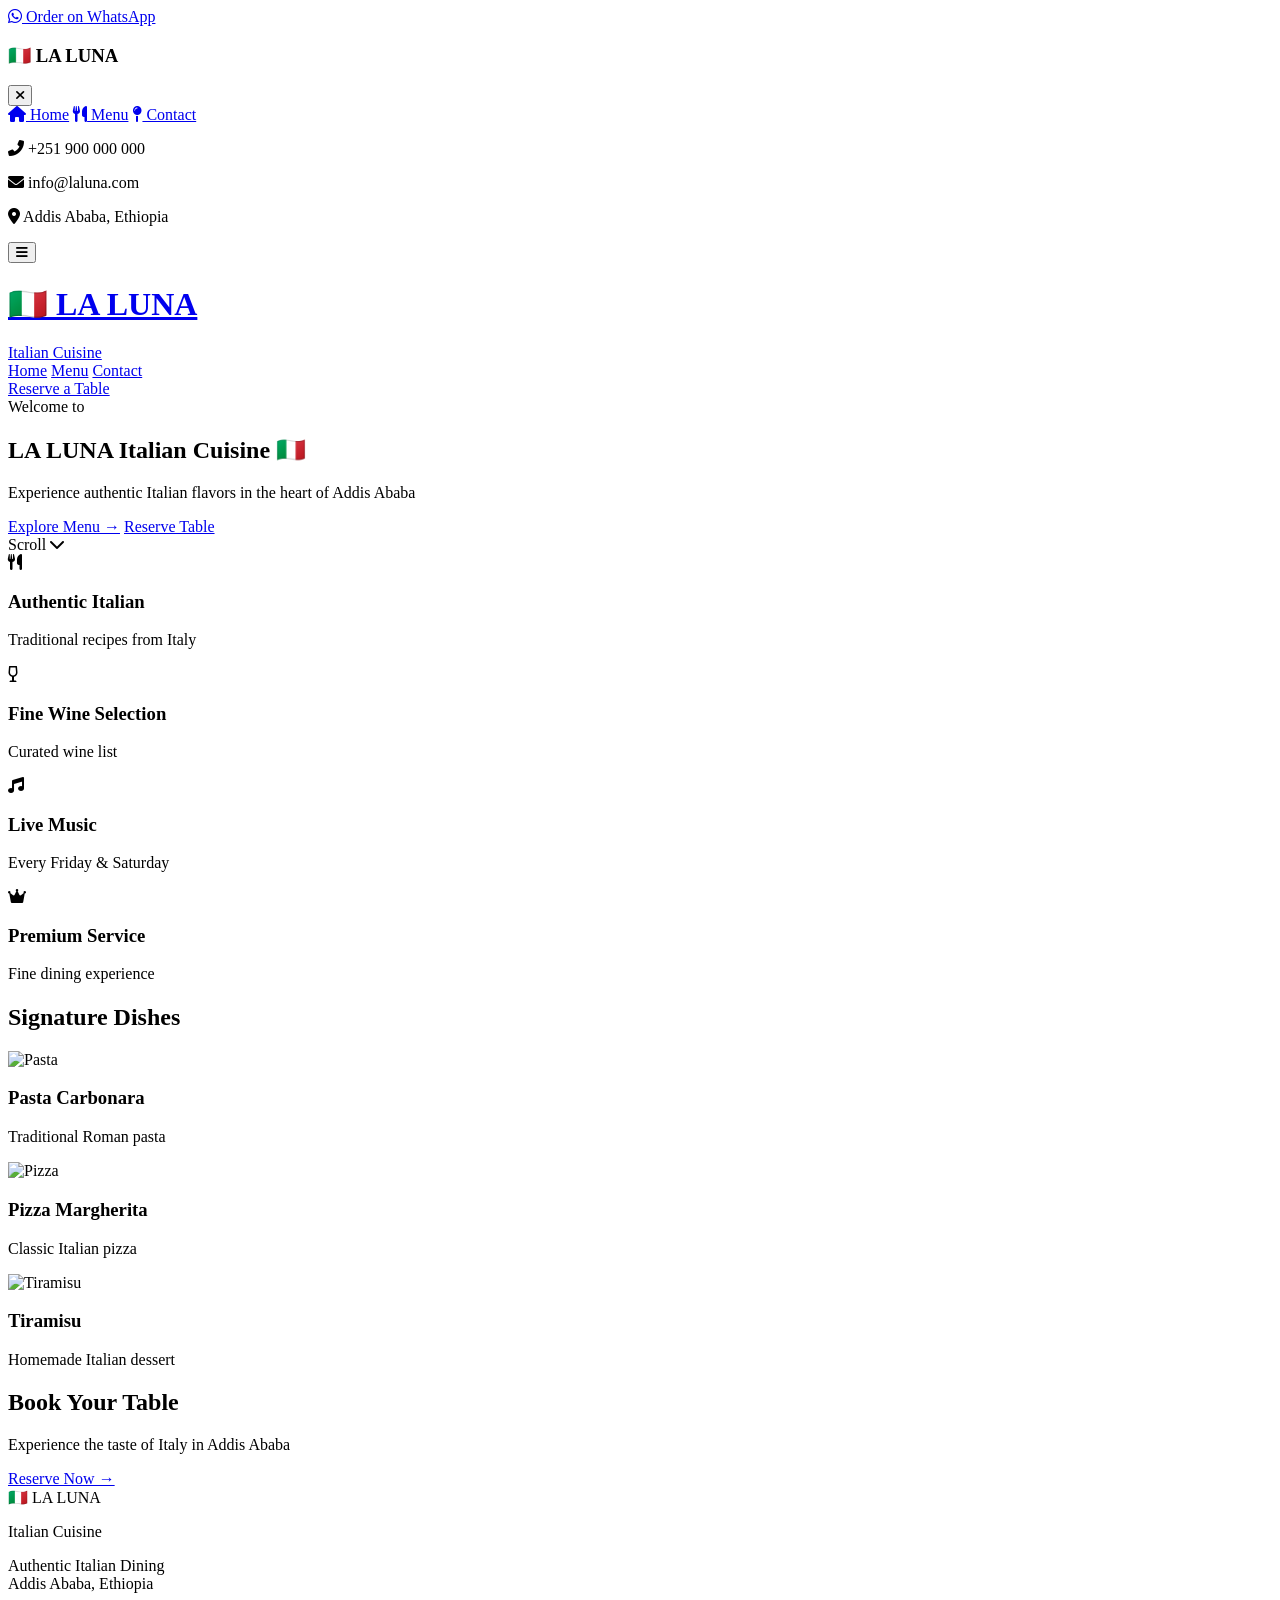
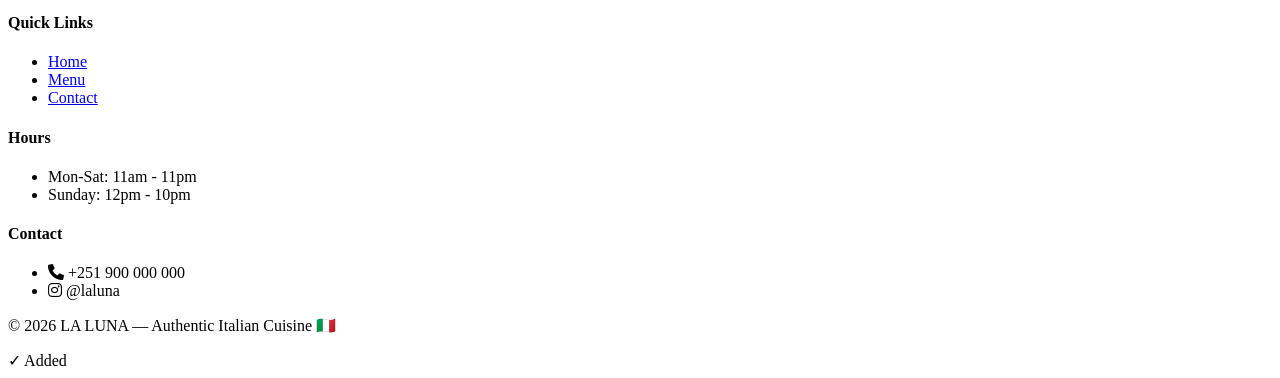
==== index.html @ f2608fab "Create index.html" ====
<!DOCTYPE html>
<html lang="en">
<head>
    <meta charset="UTF-8">
    <meta name="viewport" content="width=device-width, initial-scale=1.0, viewport-fit=cover">
    <meta name="description" content="LA LUNA - Authentic Italian Cuisine in Addis Ababa. Premium pasta, pizza, seafood, and traditional Italian dishes.">
    <meta name="theme-color" content="#1A1A1A">
    <title>LA LUNA | Authentic Italian Cuisine | Premium Restaurant</title>
    <link href="https://fonts.googleapis.com/css2?family=Inter:wght@300;400;500;600;700&family=Playfair+Display:wght@400;500;600;700;800&display=swap" rel="stylesheet">
    <link rel="stylesheet" href="https://cdnjs.cloudflare.com/ajax/libs/font-awesome/6.0.0-beta3/css/all.min.css">
    <link rel="stylesheet" href="https://unpkg.com/aos@2.3.1/dist/aos.css">
    <link rel="stylesheet" href="css/style.css">
</head>
<body>

<div class="cursor-glow"></div>
<div class="page-transition"></div>

<!-- WhatsApp Floating Button -->
<a href="https://wa.me/251900000000?text=Hello%20LA%20LUNA%2C%20I%20would%20like%20to%20make%20a%20reservation" class="whatsapp-float" target="_blank">
    <i class="fab fa-whatsapp"></i>
    <span class="whatsapp-tooltip">Order on WhatsApp</span>
</a>

<!-- Mobile Sidebar -->
<div class="mobile-sidebar" id="mobileSidebar">
    <div class="sidebar-header">
        <h3>🇮🇹 LA LUNA</h3>
        <button class="close-sidebar" id="closeSidebarBtn"><i class="fas fa-times"></i></button>
    </div>
    <div class="sidebar-nav">
        <a href="index.html" class="active"><i class="fas fa-home"></i> Home</a>
        <a href="menu.html"><i class="fas fa-utensils"></i> Menu</a>
        <a href="contact.html"><i class="fas fa-map-pin"></i> Contact</a>
    </div>
    <div class="sidebar-footer">
        <p><i class="fas fa-phone-alt"></i> +251 900 000 000</p>
        <p><i class="fas fa-envelope"></i> info@laluna.com</p>
        <p><i class="fas fa-location-dot"></i> Addis Ababa, Ethiopia</p>
    </div>
</div>
<div class="sidebar-overlay" id="sidebarOverlay"></div>

<!-- Header -->
<header class="main-header">
    <div class="container">
        <button class="mobile-menu-btn" id="mobileMenuBtn"><i class="fas fa-bars"></i></button>
        <div class="logo">
            <a href="index.html">
                <h1>🇮🇹 LA LUNA</h1>
                <span>Italian Cuisine</span>
            </a>
        </div>
        <nav class="desktop-nav">
            <a href="index.html" class="active">Home</a>
            <a href="menu.html">Menu</a>
            <a href="contact.html">Contact</a>
        </nav>
        <a href="contact.html" class="btn-reserve">Reserve a Table</a>
    </div>
</header>

<main>
    <!-- Hero Section with Parallax -->
    <section class="hero" data-aos="fade-up">
        <div class="hero-bg" style="background-image: url('https://images.pexels.com/photos/958545/pexels-photo-958545.jpeg?w=1920&h=1080&fit=crop');"></div>
        <div class="hero-overlay-dark"></div>
        <div class="container hero-content">
            <span class="hero-subtitle" data-aos="fade-up">Welcome to</span>
            <h1 data-aos="fade-up" data-aos-delay="100">LA LUNA <span class="highlight">Italian Cuisine</span> 🇮🇹</h1>
            <p data-aos="fade-up" data-aos-delay="200">Experience authentic Italian flavors in the heart of Addis Ababa</p>
            <div class="hero-buttons" data-aos="fade-up" data-aos-delay="300">
                <a href="menu.html" class="hero-btn">Explore Menu →</a>
                <a href="contact.html" class="hero-btn-secondary">Reserve Table</a>
            </div>
        </div>
        <div class="scroll-indicator">
            <span>Scroll</span>
            <i class="fas fa-chevron-down"></i>
        </div>
    </section>

    <!-- Features -->
    <section class="features-section" data-aos="fade-up">
        <div class="container">
            <div class="features-grid">
                <div class="feature-card" data-aos="flip-left">
                    <div class="feature-icon"><i class="fas fa-utensils"></i></div>
                    <h3>Authentic Italian</h3>
                    <p>Traditional recipes from Italy</p>
                </div>
                <div class="feature-card" data-aos="flip-left" data-aos-delay="100">
                    <div class="feature-icon"><i class="fas fa-wine-glass-alt"></i></div>
                    <h3>Fine Wine Selection</h3>
                    <p>Curated wine list</p>
                </div>
                <div class="feature-card" data-aos="flip-left" data-aos-delay="200">
                    <div class="feature-icon"><i class="fas fa-music"></i></div>
                    <h3>Live Music</h3>
                    <p>Every Friday & Saturday</p>
                </div>
                <div class="feature-card" data-aos="flip-left" data-aos-delay="300">
                    <div class="feature-icon"><i class="fas fa-crown"></i></div>
                    <h3>Premium Service</h3>
                    <p>Fine dining experience</p>
                </div>
            </div>
        </div>
    </section>

    <!-- Signature Dishes -->
    <section class="container" data-aos="fade-up">
        <h2 class="section-title">Signature <span class="gold">Dishes</span></h2>
        <div class="signature-grid">
            <div class="signature-card">
                <img src="https://images.pexels.com/photos/1279330/pexels-photo-1279330.jpeg?w=400&h=400&fit=crop" alt="Pasta">
                <div class="signature-overlay">
                    <h3>Pasta Carbonara</h3>
                    <p>Traditional Roman pasta</p>
                </div>
            </div>
            <div class="signature-card">
                <img src="https://images.pexels.com/photos/958545/pexels-photo-958545.jpeg?w=400&h=400&fit=crop" alt="Pizza">
                <div class="signature-overlay">
                    <h3>Pizza Margherita</h3>
                    <p>Classic Italian pizza</p>
                </div>
            </div>
            <div class="signature-card">
                <img src="https://images.pexels.com/photos/1279330/pexels-photo-1279330.jpeg?w=400&h=400&fit=crop" alt="Tiramisu">
                <div class="signature-overlay">
                    <h3>Tiramisu</h3>
                    <p>Homemade Italian dessert</p>
                </div>
            </div>
        </div>
    </section>

    <!-- CTA Section -->
    <section class="cta-section" data-aos="zoom-in">
        <div class="container">
            <div class="cta-content">
                <h2>Book Your Table</h2>
                <p>Experience the taste of Italy in Addis Ababa</p>
                <a href="contact.html" class="cta-btn">Reserve Now →</a>
            </div>
        </div>
    </section>
</main>

<!-- Footer -->
<footer class="main-footer">
    <div class="container">
        <div class="footer-grid">
            <div class="footer-col">
                <div class="footer-logo">🇮🇹 LA LUNA</div>
                <p class="tagline">Italian Cuisine</p>
                <p>Authentic Italian Dining<br>Addis Ababa, Ethiopia</p>
            </div>
            <div class="footer-col">
                <h4>Quick Links</h4>
                <ul>
                    <li><a href="index.html">Home</a></li>
                    <li><a href="menu.html">Menu</a></li>
                    <li><a href="contact.html">Contact</a></li>
                </ul>
            </div>
            <div class="footer-col">
                <h4>Hours</h4>
                <ul>
                    <li>Mon-Sat: 11am - 11pm</li>
                    <li>Sunday: 12pm - 10pm</li>
                </ul>
            </div>
            <div class="footer-col">
                <h4>Contact</h4>
                <ul>
                    <li><i class="fas fa-phone"></i> +251 900 000 000</li>
                    <li><i class="fab fa-instagram"></i> @laluna</li>
                </ul>
            </div>
        </div>
        <div class="footer-bottom">
            <p>&copy; 2026 LA LUNA — Authentic Italian Cuisine 🇮🇹</p>
        </div>
    </div>
</footer>

<div id="toastMsg" class="toast-msg">✓ Added</div>
<script src="https://unpkg.com/aos@2.3.1/dist/aos.js"></script>
<script src="js/main.js"></script>
<script>
    AOS.init({ duration: 800, once: true, offset: 100 });
    
    // Custom cursor glow
    document.addEventListener('mousemove', function(e) {
        const glow = document.querySelector('.cursor-glow');
        if (glow) {
            glow.style.left = e.clientX + 'px';
            glow.style.top = e.clientY + 'px';
        }
    });
</script>
</body>
</html>
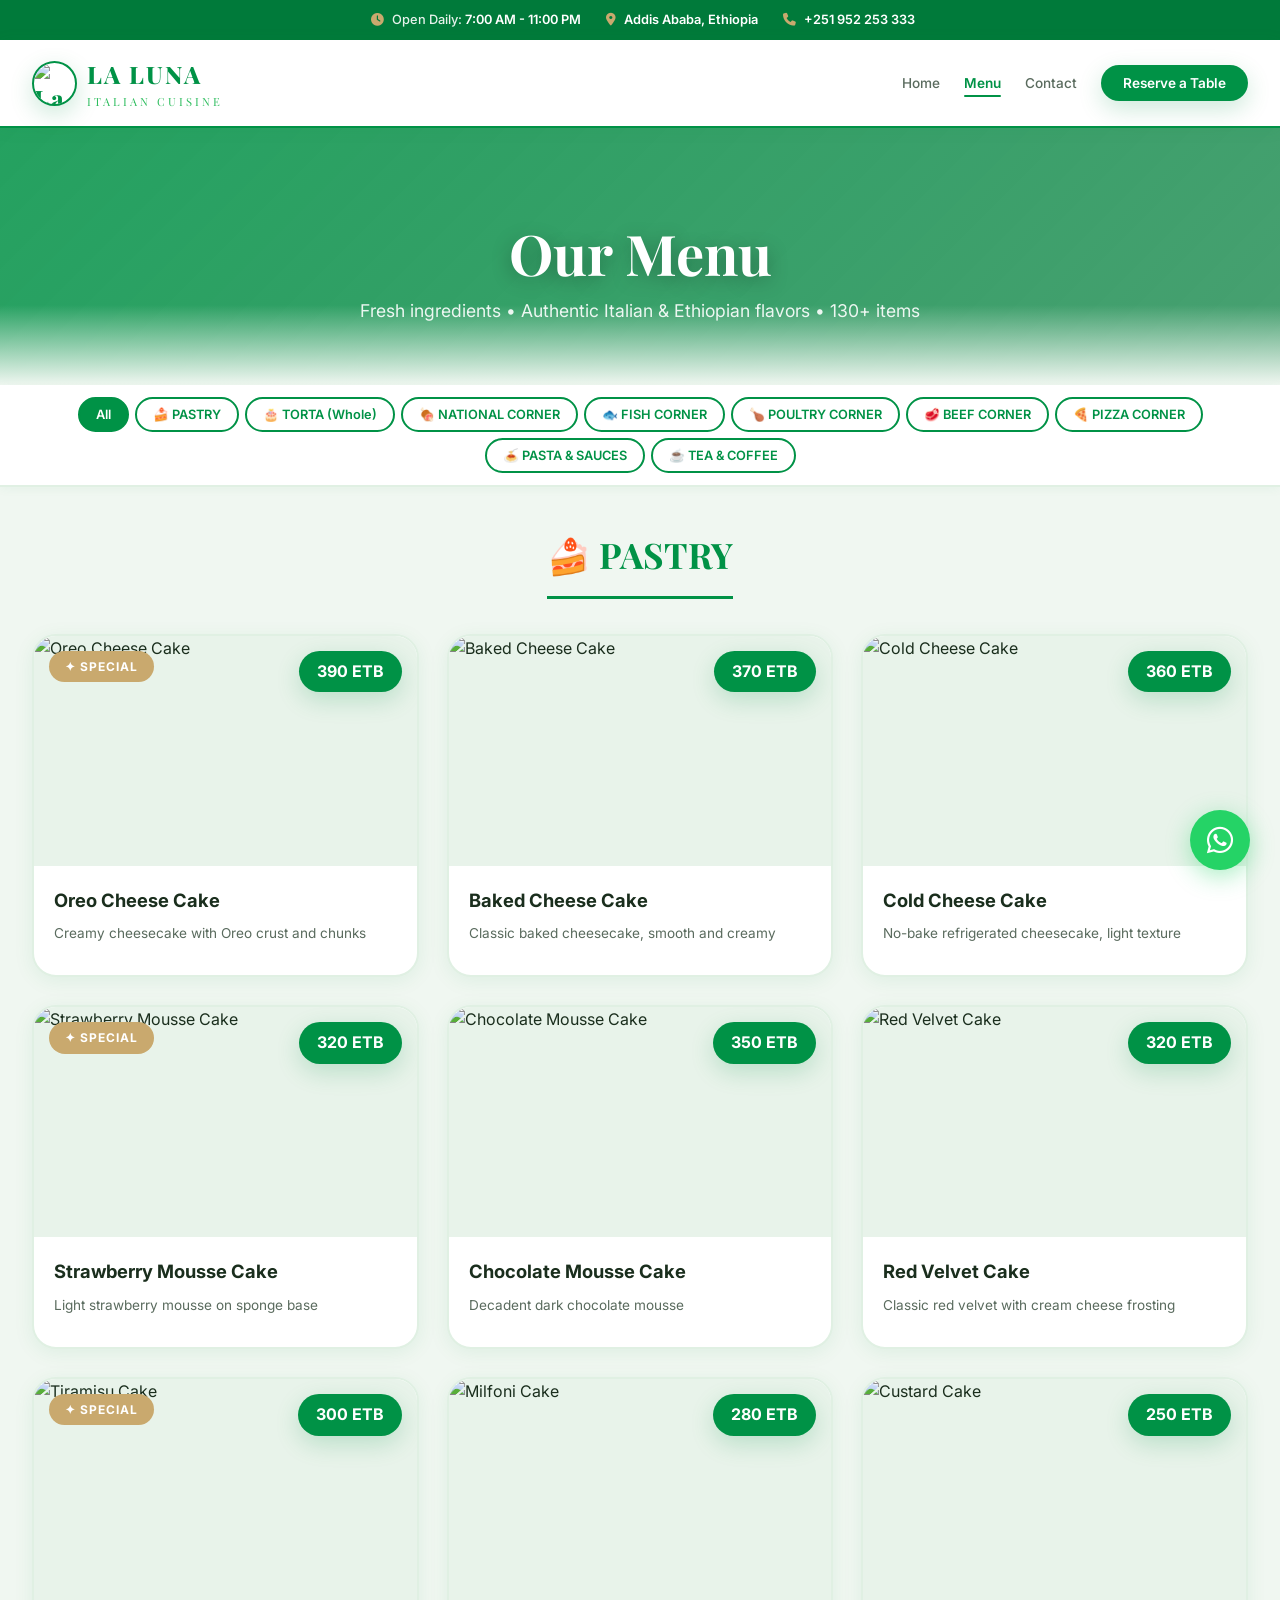
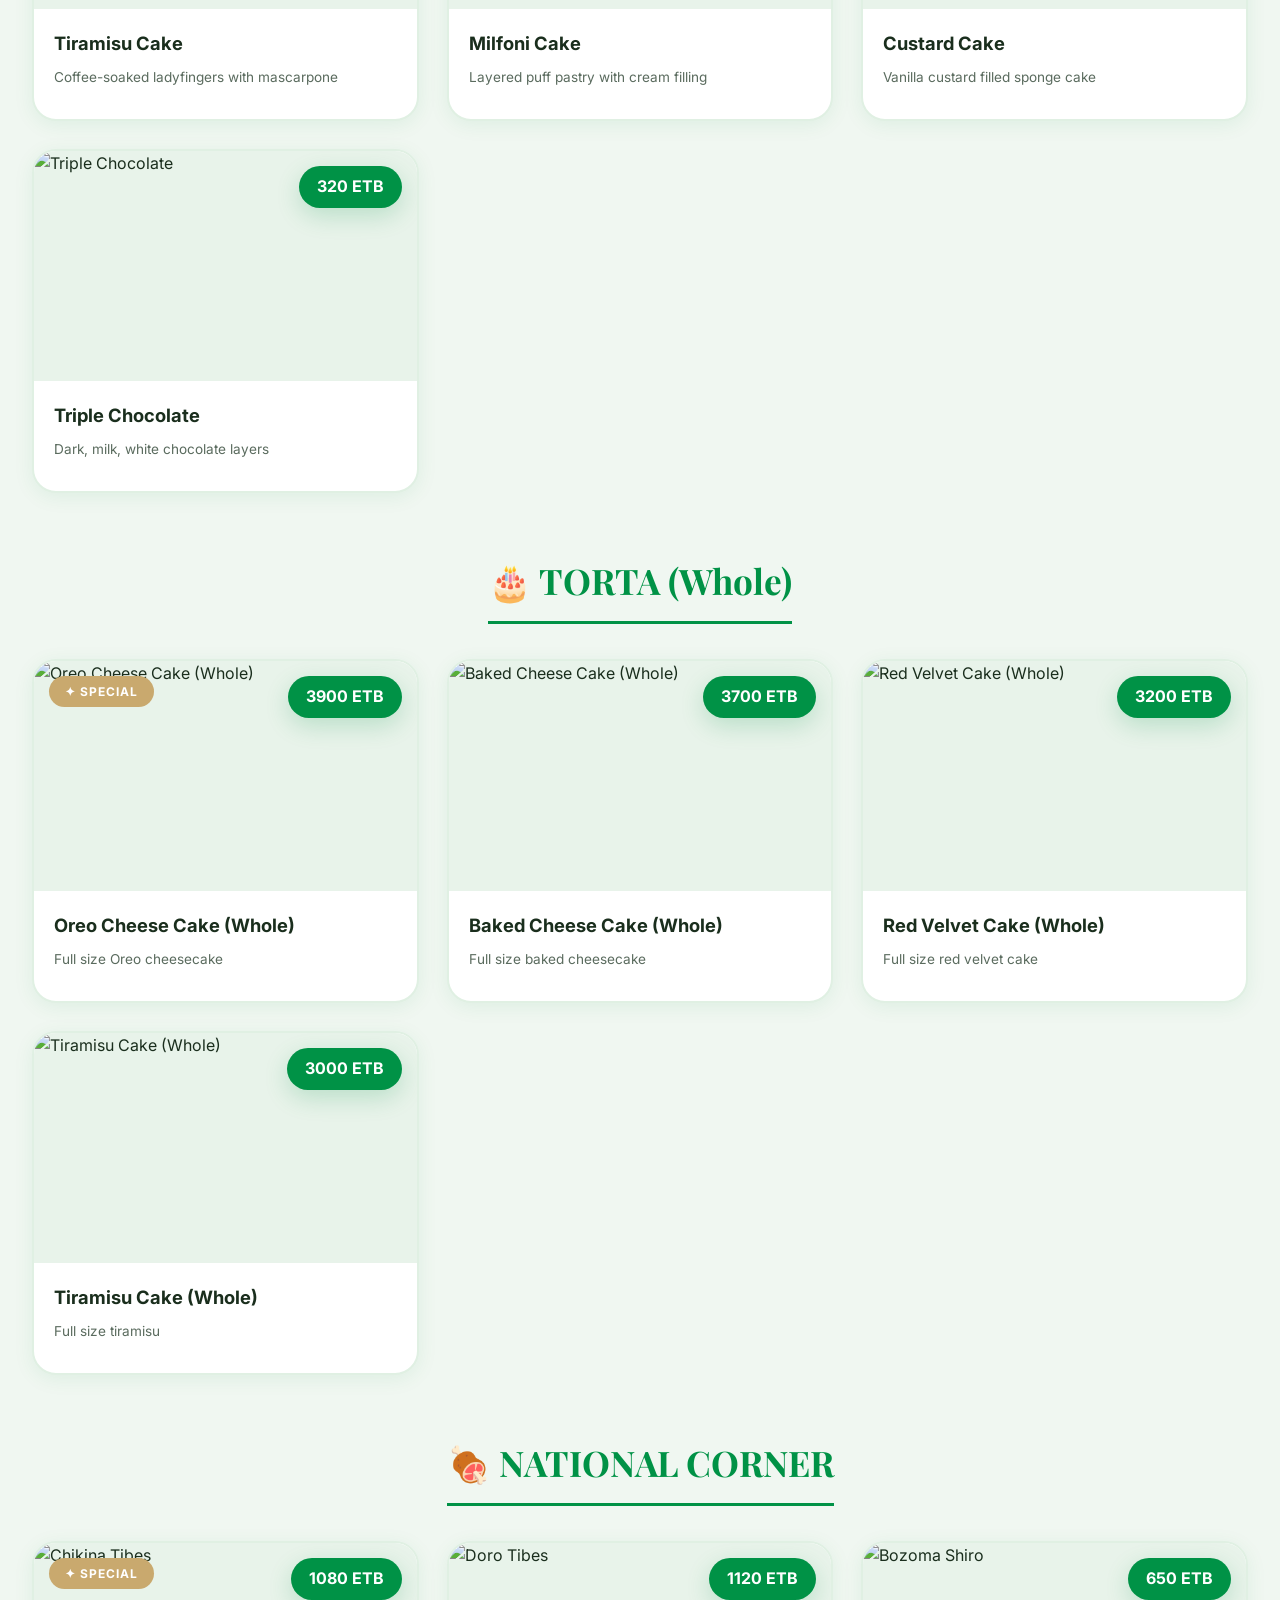
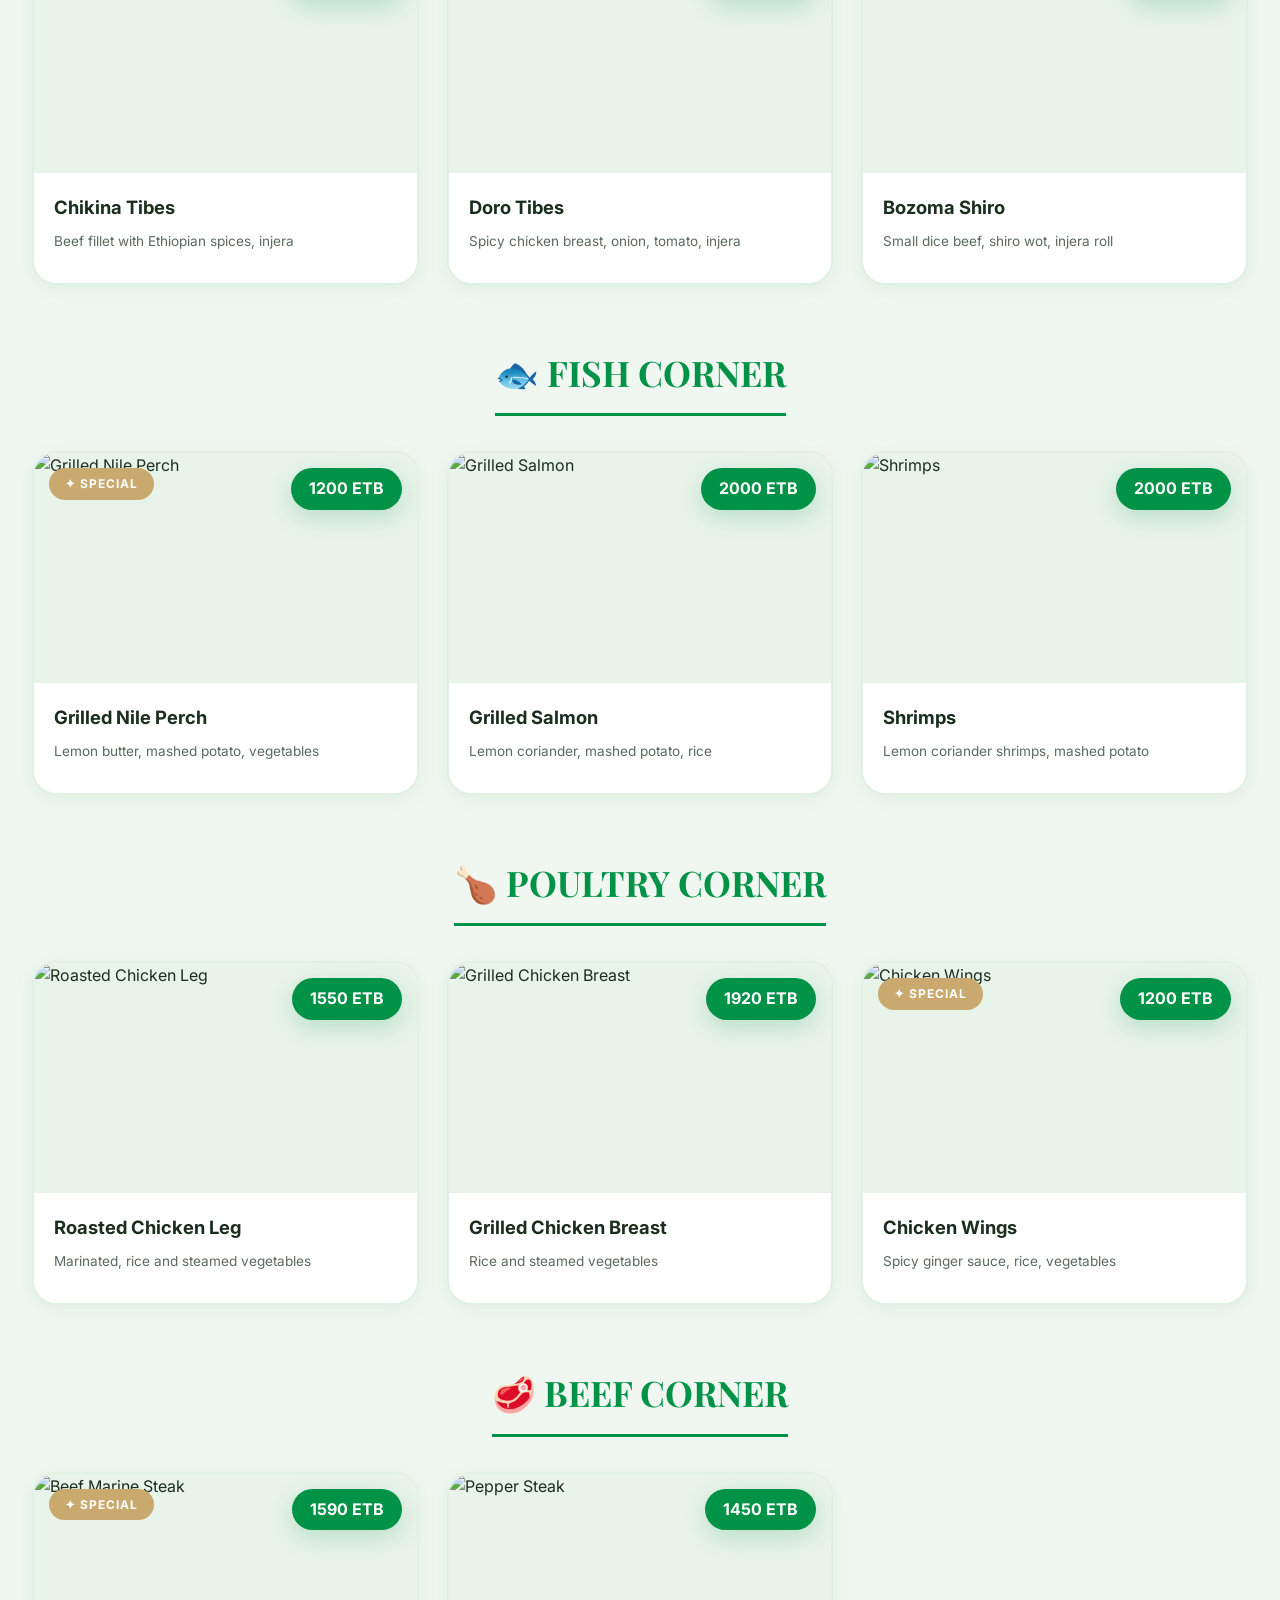
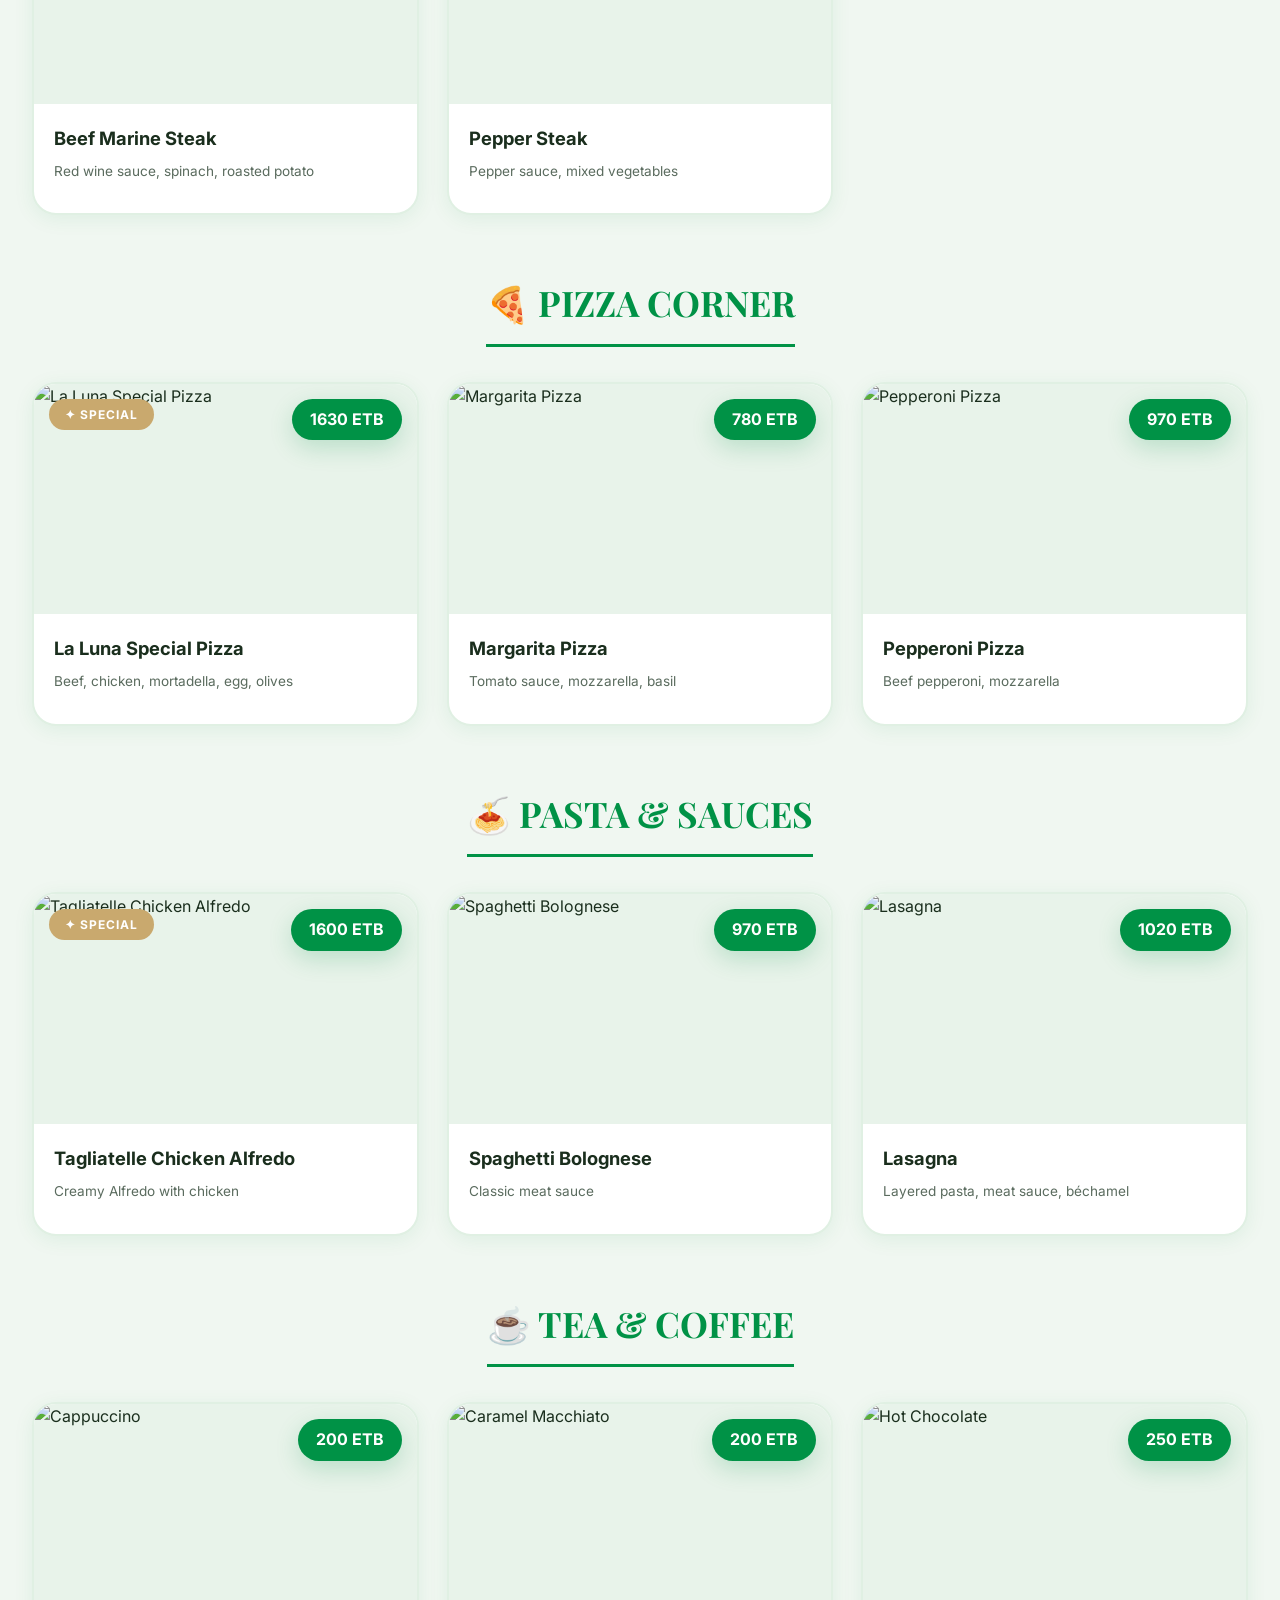
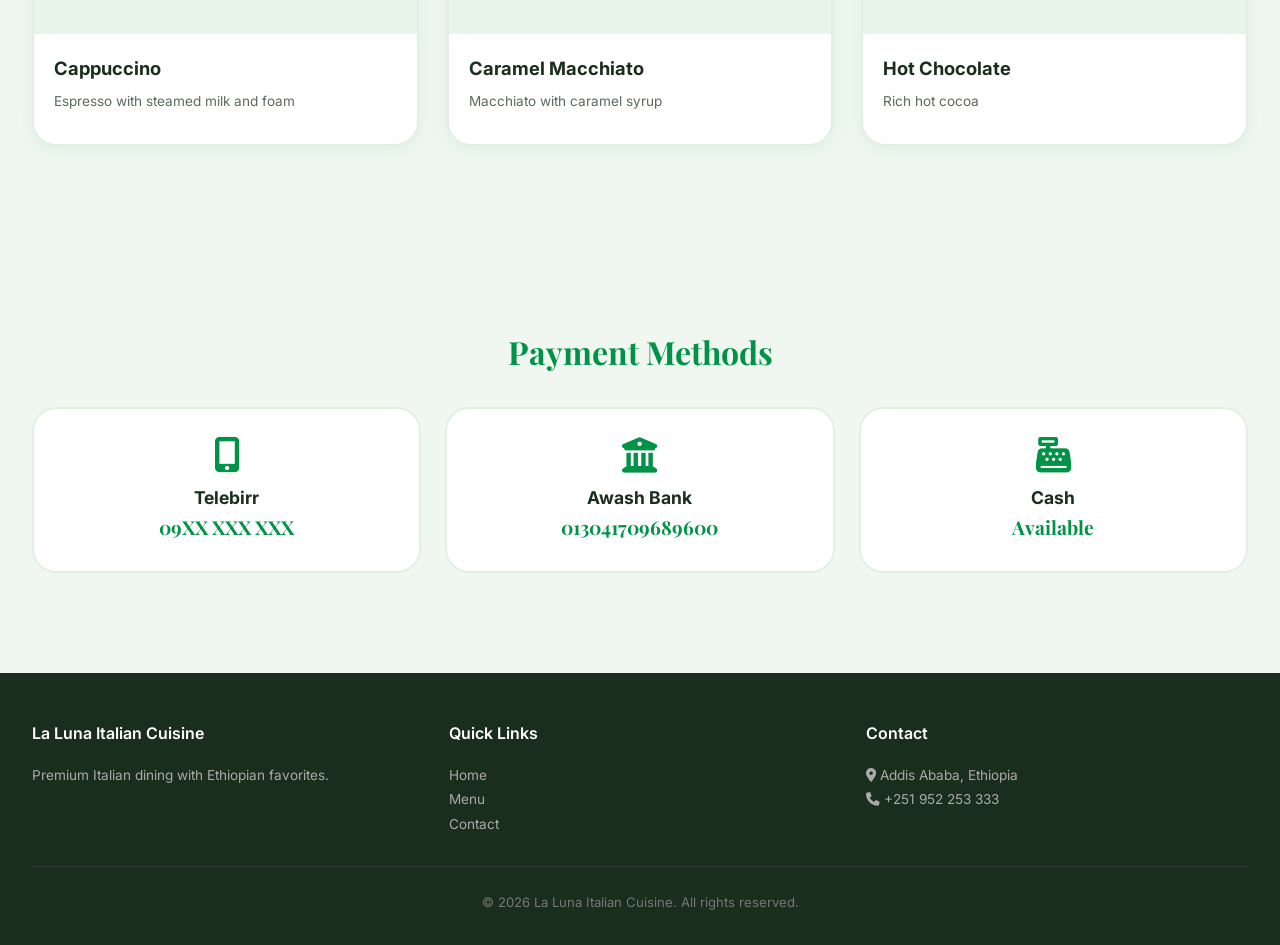
==== commit a588af0b: "Update index.html" ====
--- a/index.html
+++ b/index.html
@@ -2,204 +2,312 @@
 <html lang="en">
 <head>
     <meta charset="UTF-8">
-    <meta name="viewport" content="width=device-width, initial-scale=1.0, viewport-fit=cover">
-    <meta name="description" content="LA LUNA - Authentic Italian Cuisine in Addis Ababa. Premium pasta, pizza, seafood, and traditional Italian dishes.">
-    <meta name="theme-color" content="#1A1A1A">
-    <title>LA LUNA | Authentic Italian Cuisine | Premium Restaurant</title>
-    <link href="https://fonts.googleapis.com/css2?family=Inter:wght@300;400;500;600;700&family=Playfair+Display:wght@400;500;600;700;800&display=swap" rel="stylesheet">
-    <link rel="stylesheet" href="https://cdnjs.cloudflare.com/ajax/libs/font-awesome/6.0.0-beta3/css/all.min.css">
-    <link rel="stylesheet" href="https://unpkg.com/aos@2.3.1/dist/aos.css">
-    <link rel="stylesheet" href="css/style.css">
+    <meta name="viewport" content="width=device-width, initial-scale=1.0, user-scalable=yes">
+    <title>Menu | La Luna Italian Cuisine | Addis Ababa</title>
+    <meta name="description" content="Explore La Luna's full menu - Pastry, Torta, National Corner, Fish, Poultry, Beef, Pizza, Pasta, Breakfast, Coffee and more. 130+ items.">
+    <link rel="preconnect" href="https://fonts.googleapis.com">
+    <link rel="preconnect" href="https://fonts.gstatic.com" crossorigin>
+    <link href="https://fonts.googleapis.com/css2?family=Inter:opsz,wght@14..32,300;14..32,400;14..32,500;14..32,600;14..32,700;14..32,800;14..32,900&family=Playfair+Display:ital,wght@0,400;0,500;0,600;0,700;0,800;0,900;1,400&display=swap" rel="stylesheet">
+    <link rel="stylesheet" href="https://cdnjs.cloudflare.com/ajax/libs/font-awesome/6.5.1/css/all.min.css">
+    <style>
+        :root {
+            --green: #009246; --green-dark: #007A3A; --green-light: #2EBD5E;
+            --green-bg: #F0F7F1; --green-card: #FFFFFF; --green-surface: #E8F3EA;
+            --gold: #C9A96E; --gold-dark: #B8933F;
+            --white: #FFFFFF; --gray: #5A6B5E; --gray-light: #7D8F80; --text-dark: #1a2e1d;
+            --radius-sm: 8px; --radius: 16px; --radius-lg: 24px;
+            --shadow: 0 4px 20px rgba(0,146,70,0.08); --shadow-lg: 0 12px 40px rgba(0,146,70,0.12);
+            --shadow-green: 0 8px 25px rgba(0,146,70,0.2); --shadow-gold: 0 8px 25px rgba(201,169,110,0.25);
+            --transition: 0.3s cubic-bezier(0.4,0,0.2,1);
+        }
+        * { margin: 0; padding: 0; box-sizing: border-box; }
+        html { scroll-behavior: smooth; }
+        body { font-family: 'Inter', sans-serif; background: var(--green-bg); color: var(--text-dark); line-height: 1.6; overflow-x: hidden; }
+        @keyframes pulse { 0%,100% { box-shadow: 0 6px 25px rgba(46,189,94,0.3); } 50% { box-shadow: 0 8px 35px rgba(46,189,94,0.5); } }
+
+        .topbar { background: var(--green-dark); color: rgba(255,255,255,0.9); text-align: center; padding: 10px 20px; font-size: 0.8rem; font-weight: 500; display: flex; justify-content: center; flex-wrap: wrap; gap: 20px; }
+        .topbar i { color: var(--gold); margin: 0 5px; } .topbar span { color: #fff; font-weight: 600; }
+
+        .nav-bar { background: rgba(255,255,255,0.97); backdrop-filter: blur(25px); border-bottom: 2px solid var(--green); position: sticky; top: 0; z-index: 1000; padding: 0 2rem; box-shadow: 0 2px 15px rgba(0,146,70,0.08); }
+        .nav-inner { max-width: 1300px; margin: 0 auto; display: flex; justify-content: space-between; align-items: center; padding: 0.9rem 0; flex-wrap: wrap; gap: 16px; }
+        .logo { font-weight: 800; font-size: 1.5rem; letter-spacing: 2px; color: var(--green); font-family: 'Playfair Display', serif; text-decoration: none; display: flex; align-items: center; gap: 10px; }
+        .logo-img { width: 45px; height: 45px; border-radius: 50%; object-fit: cover; border: 2px solid var(--green); box-shadow: var(--shadow-green); transition: var(--transition); }
+        .logo:hover .logo-img { border-color: var(--gold); transform: scale(1.05); }
+        .logo-text span { color: var(--green-light); font-weight: 400; font-size: 0.7rem; letter-spacing: 3px; display: block; }
+        .nav-links { display: flex; gap: 1.5rem; list-style: none; flex-wrap: wrap; align-items: center; }
+        .nav-links a { text-decoration: none; font-weight: 500; color: var(--gray); transition: var(--transition); font-size: 0.85rem; position: relative; padding: 6px 0; }
+        .nav-links a::after { content: ''; position: absolute; bottom: 0; left: 0; width: 0; height: 2px; background: var(--green); transition: var(--transition); border-radius: 2px; }
+        .nav-links a:hover { color: var(--green); } .nav-links a:hover::after { width: 100%; }
+        .nav-links a.active { color: var(--green); font-weight: 600; } .nav-links a.active::after { width: 100%; }
+        .nav-cta-btn { background: var(--green); color: #fff !important; padding: 10px 22px !important; border-radius: 50px !important; font-weight: 600 !important; box-shadow: var(--shadow-green); }
+        .nav-cta-btn:hover { background: var(--green-dark) !important; transform: translateY(-2px); } .nav-cta-btn::after { display: none !important; }
+        .mobile-menu-btn { display: none; background: var(--green); border: none; color: white; font-size: 1.5rem; padding: 10px 16px; border-radius: 8px; cursor: pointer; }
+        .mobile-nav-panel { position: fixed; top: 0; right: -280px; width: 280px; height: 100%; background: #fff; z-index: 10001; transition: right 0.3s ease; padding: 80px 20px 20px; box-shadow: -2px 0 10px rgba(0,0,0,0.1); }
+        .mobile-nav-panel.open { right: 0; } .mobile-nav-panel a { display: block; color: var(--text-dark); text-decoration: none; padding: 15px 0; font-size: 1.1rem; border-bottom: 1px solid #e0e0e0; }
+        .mobile-nav-panel a:hover, .mobile-nav-panel a.active { color: var(--green); }
+        .mobile-nav-panel .close-btn { position: absolute; top: 15px; right: 20px; background: none; border: none; color: var(--green); font-size: 1.8rem; cursor: pointer; }
+        .mobile-overlay { position: fixed; top: 0; left: 0; width: 100%; height: 100%; background: rgba(0,0,0,0.5); z-index: 10000; display: none; }
+        .mobile-overlay.show { display: block; }
+        @media (max-width: 768px) { .nav-links { display: none !important; } .mobile-menu-btn { display: block !important; } }
+        @media (min-width: 769px) { .mobile-menu-btn { display: none !important; } .mobile-nav-panel, .mobile-overlay { display: none !important; } }
+
+        .menu-page-hero {
+            background: linear-gradient(135deg, rgba(0,146,70,0.85) 0%, rgba(0,122,58,0.7) 100%),
+                url('https://images.unsplash.com/photo-1555396273-367ea4eb4db5?w=1920&q=80') center/cover no-repeat;
+            padding: 80px 20px 60px; text-align: center; position: relative;
+        }
+        .menu-page-hero::after { content: ''; position: absolute; bottom: 0; left: 0; width: 100%; height: 80px; background: linear-gradient(0deg, var(--green-bg) 0%, transparent 100%); z-index: 1; }
+        .menu-page-hero h1 { font-family: 'Playfair Display', serif; font-size: 3.5rem; color: #fff; position: relative; z-index: 2; text-shadow: 0 4px 20px rgba(0,0,0,0.3); }
+        .menu-page-hero p { color: rgba(255,255,255,0.9); position: relative; z-index: 2; font-size: 1.1rem; }
+
+        .menu-category-nav { background: #fff; padding: 12px 8px; position: sticky; top: 70px; z-index: 99; border-bottom: 2px solid #e0f0e3; display: flex; flex-wrap: wrap; justify-content: center; gap: 6px; box-shadow: 0 2px 10px rgba(0,146,70,0.05); }
+        .menu-cat-btn { display: inline-block; padding: 8px 16px; border: 2px solid var(--green); background: transparent; color: var(--green); cursor: pointer; font-family: 'Inter', sans-serif; font-size: 0.8rem; font-weight: 600; border-radius: 25px; transition: var(--transition); white-space: nowrap; flex-shrink: 0; }
+        .menu-cat-btn:hover, .menu-cat-btn.active { background: var(--green); color: #fff; }
+
+        .menu-container { max-width: 1300px; margin: 0 auto; padding: 40px 2rem; }
+        .menu-category-section { margin-bottom: 60px; }
+        .menu-category-title { text-align: center; font-family: 'Playfair Display', serif; font-size: 2.2rem; color: var(--green); margin-bottom: 35px; padding-bottom: 12px; border-bottom: 3px solid var(--green); display: inline-block; }
+        .menu-items-grid { display: grid; grid-template-columns: repeat(auto-fill, minmax(320px, 1fr)); gap: 28px; }
+        .menu-food-card { background: var(--green-card); border-radius: var(--radius-lg); overflow: hidden; border: 2px solid #e0f0e3; transition: var(--transition); cursor: pointer; box-shadow: var(--shadow); }
+        .menu-food-card:hover { border-color: var(--green); transform: translateY(-8px); box-shadow: var(--shadow-lg); }
+        .menu-food-img-wrapper { position: relative; width: 100%; height: 230px; overflow: hidden; background: #e8f3ea; }
+        .menu-food-img { width: 100%; height: 100%; object-fit: cover; transition: transform 0.5s ease; }
+        .menu-food-card:hover .menu-food-img { transform: scale(1.06); }
+        .menu-price-tag { position: absolute; top: 15px; right: 15px; background: var(--green); color: white; padding: 8px 18px; border-radius: 25px; font-weight: 700; font-size: 1rem; box-shadow: var(--shadow-green); }
+        .menu-special-tag { position: absolute; top: 15px; left: 15px; background: var(--gold); color: #fff; padding: 6px 16px; border-radius: 20px; font-size: 0.75rem; font-weight: 700; letter-spacing: 1px; }
+        .menu-food-body { padding: 20px; }
+        .menu-food-body h3 { font-size: 1.15rem; color: var(--text-dark); margin-bottom: 8px; }
+        .menu-food-body p { font-size: 0.85rem; color: var(--gray); line-height: 1.5; margin-bottom: 12px; }
+        .menu-food-footer { display: flex; justify-content: space-between; align-items: center; padding-top: 12px; border-top: 1px solid #e0f0e3; }
+        .menu-category-label { font-size: 0.75rem; color: var(--green); text-transform: uppercase; letter-spacing: 1px; font-weight: 600; }
+
+        .menu-modal { display: none; position: fixed; top: 0; left: 0; width: 100%; height: 100%; background: rgba(0,0,0,0.9); z-index: 2000; justify-content: center; align-items: center; }
+        .menu-modal.active { display: flex; }
+        .menu-modal-box { background: #fff; border-radius: var(--radius-lg); max-width: 500px; width: 90%; overflow: hidden; border: 2px solid var(--green); }
+        .menu-modal-box img { width: 100%; height: 300px; object-fit: cover; }
+        .menu-modal-content { padding: 25px; }
+        .menu-modal-content h2 { color: var(--green); margin-bottom: 10px; }
+        .menu-modal-content p { color: var(--gray); line-height: 1.7; margin-bottom: 15px; }
+        .menu-modal-price { font-size: 1.5rem; color: var(--green); font-weight: 700; }
+        .menu-modal-close { float: right; font-size: 28px; cursor: pointer; color: var(--green); background: none; border: none; padding: 10px; }
+
+        .payment-grid { display: grid; grid-template-columns: repeat(auto-fit, minmax(200px, 1fr)); gap: 24px; margin-top: 30px; }
+        .payment-card { background: #fff; border-radius: var(--radius-lg); padding: 28px; text-align: center; border: 2px solid #e0f0e3; transition: var(--transition); }
+        .payment-card:hover { border-color: var(--green); transform: translateY(-4px); }
+        .payment-card i { font-size: 2.2rem; color: var(--green); margin-bottom: 12px; display: block; }
+        .payment-card h4 { color: var(--text-dark); font-size: 1.1rem; }
+        .payment-detail { font-family: 'Playfair Display', serif; font-size: 1.2rem; color: var(--green); font-weight: 700; }
+
+        .footer { background: var(--text-dark); color: #aaa; padding: 3rem 2rem 2rem; }
+        .footer-grid { max-width: 1300px; margin: 0 auto; display: grid; grid-template-columns: repeat(auto-fit, minmax(220px, 1fr)); gap: 35px; margin-bottom: 30px; }
+        .footer-col h4 { font-size: 1rem; color: #fff; margin-bottom: 16px; font-weight: 600; }
+        .footer-col p, .footer-col a { display: block; color: #aaa; font-size: 0.85rem; line-height: 1.8; text-decoration: none; transition: var(--transition); }
+        .footer-col a:hover { color: var(--green-light); padding-left: 4px; }
+        .footer-bottom { max-width: 1300px; margin: 0 auto; text-align: center; padding-top: 25px; border-top: 1px solid #333; font-size: 0.82rem; color: #777; }
+        .whatsapp-float { position: fixed; bottom: 30px; right: 30px; width: 60px; height: 60px; background: #25D366; border-radius: 50%; display: flex; align-items: center; justify-content: center; font-size: 30px; color: #fff; text-decoration: none; z-index: 999; box-shadow: 0 6px 25px rgba(37,211,102,0.4); transition: var(--transition); animation: pulse 2.5s infinite; }
+        .whatsapp-float:hover { transform: scale(1.1); }
+        @media (max-width: 768px) { .menu-page-hero h1 { font-size: 2.5rem; } .menu-items-grid { grid-template-columns: 1fr; } }
+    </style>
 </head>
 <body>
 
-<div class="cursor-glow"></div>
-<div class="page-transition"></div>
-
-<!-- WhatsApp Floating Button -->
-<a href="https://wa.me/251900000000?text=Hello%20LA%20LUNA%2C%20I%20would%20like%20to%20make%20a%20reservation" class="whatsapp-float" target="_blank">
-    <i class="fab fa-whatsapp"></i>
-    <span class="whatsapp-tooltip">Order on WhatsApp</span>
-</a>
-
-<!-- Mobile Sidebar -->
-<div class="mobile-sidebar" id="mobileSidebar">
-    <div class="sidebar-header">
-        <h3>🇮🇹 LA LUNA</h3>
-        <button class="close-sidebar" id="closeSidebarBtn"><i class="fas fa-times"></i></button>
+<div class="topbar">
+    <div><i class="fas fa-clock"></i> Open Daily: <span>7:00 AM - 11:00 PM</span></div>
+    <div><i class="fas fa-map-marker-alt"></i> <span>Addis Ababa, Ethiopia</span></div>
+    <div><i class="fas fa-phone"></i> <span>+251 952 253 333</span></div>
+</div>
+
+<header class="nav-bar">
+    <div class="nav-inner">
+        <a href="index.html" class="logo">
+            <img src="https://images.unsplash.com/photo-1551218808-94e220e084d2?w=100&h=100&fit=crop&crop=center" alt="La Luna Logo" class="logo-img">
+            <div class="logo-text">LA LUNA<span>ITALIAN CUISINE</span></div>
+        </a>
+        <button class="mobile-menu-btn" id="simpleMenuBtn"><i class="fas fa-bars"></i></button>
+        <ul class="nav-links">
+            <li><a href="index.html">Home</a></li>
+            <li><a href="menu.html" class="active">Menu</a></li>
+            <li><a href="contact.html">Contact</a></li>
+            <li><a href="contact.html" class="nav-cta-btn">Reserve a Table</a></li>
+        </ul>
     </div>
-    <div class="sidebar-nav">
-        <a href="index.html" class="active"><i class="fas fa-home"></i> Home</a>
-        <a href="menu.html"><i class="fas fa-utensils"></i> Menu</a>
-        <a href="contact.html"><i class="fas fa-map-pin"></i> Contact</a>
-    </div>
-    <div class="sidebar-footer">
-        <p><i class="fas fa-phone-alt"></i> +251 900 000 000</p>
-        <p><i class="fas fa-envelope"></i> info@laluna.com</p>
-        <p><i class="fas fa-location-dot"></i> Addis Ababa, Ethiopia</p>
+</header>
+
+<div class="mobile-overlay" id="mobileOverlay"></div>
+<div class="mobile-nav-panel" id="mobileNavPanel">
+    <button class="close-btn" id="closeMenuBtn">✕</button>
+    <a href="index.html">🏠 Home</a>
+    <a href="menu.html" class="active">🍽️ Menu</a>
+    <a href="contact.html">📞 Contact</a>
+    <a href="contact.html" style="background:#009246;text-align:center;border-radius:25px;margin-top:20px;padding:12px;color:white;">🍽️ Reserve a Table</a>
+</div>
+
+<section class="menu-page-hero">
+    <h1>Our Menu</h1>
+    <p>Fresh ingredients • Authentic Italian & Ethiopian flavors • 130+ items</p>
+</section>
+
+<nav class="menu-category-nav" id="categoryNav">
+    <button class="menu-cat-btn active" onclick="filterMenu('all')">All</button>
+</nav>
+
+<main class="menu-container">
+    <div id="menuContent"></div>
+</main>
+
+<div class="menu-container">
+    <section style="padding: 40px 0 60px; text-align: center;">
+        <h2 style="font-family:'Playfair Display',serif;font-size:2rem;color:var(--green);margin-bottom:30px;">Payment Methods</h2>
+        <div class="payment-grid">
+            <div class="payment-card"><i class="fas fa-mobile-alt"></i><h4>Telebirr</h4><div class="payment-detail">09XX XXX XXX</div></div>
+            <div class="payment-card"><i class="fas fa-university"></i><h4>Awash Bank</h4><div class="payment-detail">013041709689600</div></div>
+            <div class="payment-card"><i class="fas fa-cash-register"></i><h4>Cash</h4><div class="payment-detail">Available</div></div>
+        </div>
+    </section>
+</div>
+
+<div class="menu-modal" id="itemModal">
+    <div class="menu-modal-box">
+        <button class="menu-modal-close" onclick="closeModal()">&times;</button>
+        <img id="modalImg" src="" alt="">
+        <div class="menu-modal-content">
+            <h2 id="modalName"></h2>
+            <p id="modalDesc"></p>
+            <span class="menu-modal-price" id="modalPrice"></span>
+        </div>
     </div>
 </div>
-<div class="sidebar-overlay" id="sidebarOverlay"></div>
-
-<!-- Header -->
-<header class="main-header">
-    <div class="container">
-        <button class="mobile-menu-btn" id="mobileMenuBtn"><i class="fas fa-bars"></i></button>
-        <div class="logo">
-            <a href="index.html">
-                <h1>🇮🇹 LA LUNA</h1>
-                <span>Italian Cuisine</span>
-            </a>
-        </div>
-        <nav class="desktop-nav">
-            <a href="index.html" class="active">Home</a>
-            <a href="menu.html">Menu</a>
-            <a href="contact.html">Contact</a>
-        </nav>
-        <a href="contact.html" class="btn-reserve">Reserve a Table</a>
+
+<footer class="footer">
+    <div class="footer-grid">
+        <div class="footer-col"><h4>La Luna Italian Cuisine</h4><p>Premium Italian dining with Ethiopian favorites.</p></div>
+        <div class="footer-col"><h4>Quick Links</h4><a href="index.html">Home</a><a href="menu.html">Menu</a><a href="contact.html">Contact</a></div>
+        <div class="footer-col"><h4>Contact</h4><p><i class="fas fa-map-marker-alt"></i> Addis Ababa, Ethiopia</p><p><i class="fas fa-phone"></i> +251 952 253 333</p></div>
     </div>
-</header>
-
-<main>
-    <!-- Hero Section with Parallax -->
-    <section class="hero" data-aos="fade-up">
-        <div class="hero-bg" style="background-image: url('https://images.pexels.com/photos/958545/pexels-photo-958545.jpeg?w=1920&h=1080&fit=crop');"></div>
-        <div class="hero-overlay-dark"></div>
-        <div class="container hero-content">
-            <span class="hero-subtitle" data-aos="fade-up">Welcome to</span>
-            <h1 data-aos="fade-up" data-aos-delay="100">LA LUNA <span class="highlight">Italian Cuisine</span> 🇮🇹</h1>
-            <p data-aos="fade-up" data-aos-delay="200">Experience authentic Italian flavors in the heart of Addis Ababa</p>
-            <div class="hero-buttons" data-aos="fade-up" data-aos-delay="300">
-                <a href="menu.html" class="hero-btn">Explore Menu →</a>
-                <a href="contact.html" class="hero-btn-secondary">Reserve Table</a>
-            </div>
-        </div>
-        <div class="scroll-indicator">
-            <span>Scroll</span>
-            <i class="fas fa-chevron-down"></i>
-        </div>
-    </section>
-
-    <!-- Features -->
-    <section class="features-section" data-aos="fade-up">
-        <div class="container">
-            <div class="features-grid">
-                <div class="feature-card" data-aos="flip-left">
-                    <div class="feature-icon"><i class="fas fa-utensils"></i></div>
-                    <h3>Authentic Italian</h3>
-                    <p>Traditional recipes from Italy</p>
-                </div>
-                <div class="feature-card" data-aos="flip-left" data-aos-delay="100">
-                    <div class="feature-icon"><i class="fas fa-wine-glass-alt"></i></div>
-                    <h3>Fine Wine Selection</h3>
-                    <p>Curated wine list</p>
-                </div>
-                <div class="feature-card" data-aos="flip-left" data-aos-delay="200">
-                    <div class="feature-icon"><i class="fas fa-music"></i></div>
-                    <h3>Live Music</h3>
-                    <p>Every Friday & Saturday</p>
-                </div>
-                <div class="feature-card" data-aos="flip-left" data-aos-delay="300">
-                    <div class="feature-icon"><i class="fas fa-crown"></i></div>
-                    <h3>Premium Service</h3>
-                    <p>Fine dining experience</p>
-                </div>
-            </div>
-        </div>
-    </section>
-
-    <!-- Signature Dishes -->
-    <section class="container" data-aos="fade-up">
-        <h2 class="section-title">Signature <span class="gold">Dishes</span></h2>
-        <div class="signature-grid">
-            <div class="signature-card">
-                <img src="https://images.pexels.com/photos/1279330/pexels-photo-1279330.jpeg?w=400&h=400&fit=crop" alt="Pasta">
-                <div class="signature-overlay">
-                    <h3>Pasta Carbonara</h3>
-                    <p>Traditional Roman pasta</p>
-                </div>
-            </div>
-            <div class="signature-card">
-                <img src="https://images.pexels.com/photos/958545/pexels-photo-958545.jpeg?w=400&h=400&fit=crop" alt="Pizza">
-                <div class="signature-overlay">
-                    <h3>Pizza Margherita</h3>
-                    <p>Classic Italian pizza</p>
-                </div>
-            </div>
-            <div class="signature-card">
-                <img src="https://images.pexels.com/photos/1279330/pexels-photo-1279330.jpeg?w=400&h=400&fit=crop" alt="Tiramisu">
-                <div class="signature-overlay">
-                    <h3>Tiramisu</h3>
-                    <p>Homemade Italian dessert</p>
-                </div>
-            </div>
-        </div>
-    </section>
-
-    <!-- CTA Section -->
-    <section class="cta-section" data-aos="zoom-in">
-        <div class="container">
-            <div class="cta-content">
-                <h2>Book Your Table</h2>
-                <p>Experience the taste of Italy in Addis Ababa</p>
-                <a href="contact.html" class="cta-btn">Reserve Now →</a>
-            </div>
-        </div>
-    </section>
-</main>
-
-<!-- Footer -->
-<footer class="main-footer">
-    <div class="container">
-        <div class="footer-grid">
-            <div class="footer-col">
-                <div class="footer-logo">🇮🇹 LA LUNA</div>
-                <p class="tagline">Italian Cuisine</p>
-                <p>Authentic Italian Dining<br>Addis Ababa, Ethiopia</p>
-            </div>
-            <div class="footer-col">
-                <h4>Quick Links</h4>
-                <ul>
-                    <li><a href="index.html">Home</a></li>
-                    <li><a href="menu.html">Menu</a></li>
-                    <li><a href="contact.html">Contact</a></li>
-                </ul>
-            </div>
-            <div class="footer-col">
-                <h4>Hours</h4>
-                <ul>
-                    <li>Mon-Sat: 11am - 11pm</li>
-                    <li>Sunday: 12pm - 10pm</li>
-                </ul>
-            </div>
-            <div class="footer-col">
-                <h4>Contact</h4>
-                <ul>
-                    <li><i class="fas fa-phone"></i> +251 900 000 000</li>
-                    <li><i class="fab fa-instagram"></i> @laluna</li>
-                </ul>
-            </div>
-        </div>
-        <div class="footer-bottom">
-            <p>&copy; 2026 LA LUNA — Authentic Italian Cuisine 🇮🇹</p>
-        </div>
-    </div>
+    <div class="footer-bottom"><p>&copy; 2026 La Luna Italian Cuisine. All rights reserved.</p></div>
 </footer>
 
-<div id="toastMsg" class="toast-msg">✓ Added</div>
-<script src="https://unpkg.com/aos@2.3.1/dist/aos.js"></script>
-<script src="js/main.js"></script>
+<a href="https://wa.me/251952253333" class="whatsapp-float" target="_blank"><i class="fab fa-whatsapp"></i></a>
+
 <script>
-    AOS.init({ duration: 800, once: true, offset: 100 });
-    
-    // Custom cursor glow
-    document.addEventListener('mousemove', function(e) {
-        const glow = document.querySelector('.cursor-glow');
-        if (glow) {
-            glow.style.left = e.clientX + 'px';
-            glow.style.top = e.clientY + 'px';
+    const laLunaMenu = [
+        { category: "🍰 PASTRY", items: [
+            { name: "Oreo Cheese Cake", desc: "Creamy cheesecake with Oreo crust and chunks", price: 390, img: "https://images.unsplash.com/photo-1533134242443-d4fd215305ad?w=600&q=80", feat: true },
+            { name: "Baked Cheese Cake", desc: "Classic baked cheesecake, smooth and creamy", price: 370, img: "https://images.unsplash.com/photo-1524351199678-5a7cfdb5dd0a?w=600&q=80", feat: false },
+            { name: "Cold Cheese Cake", desc: "No-bake refrigerated cheesecake, light texture", price: 360, img: "https://images.unsplash.com/photo-1556679343-c7306c1976bc?w=600&q=80", feat: false },
+            { name: "Strawberry Mousse Cake", desc: "Light strawberry mousse on sponge base", price: 320, img: "https://images.unsplash.com/photo-1464349095431-e9a21285b5f3?w=600&q=80", feat: true },
+            { name: "Chocolate Mousse Cake", desc: "Decadent dark chocolate mousse", price: 350, img: "https://images.unsplash.com/photo-1578985545062-69928b1d9587?w=600&q=80", feat: false },
+            { name: "Red Velvet Cake", desc: "Classic red velvet with cream cheese frosting", price: 320, img: "https://images.unsplash.com/photo-1586788680434-30d324b2d46f?w=600&q=80", feat: false },
+            { name: "Tiramisu Cake", desc: "Coffee-soaked ladyfingers with mascarpone", price: 300, img: "https://images.unsplash.com/photo-1571877227200-a0d98ea607e9?w=600&q=80", feat: true },
+            { name: "Milfoni Cake", desc: "Layered puff pastry with cream filling", price: 280, img: "https://images.unsplash.com/photo-1488477181946-6428a0291777?w=600&q=80", feat: false },
+            { name: "Custard Cake", desc: "Vanilla custard filled sponge cake", price: 250, img: "https://images.unsplash.com/photo-1621303837174-89787a7d4729?w=600&q=80", feat: false },
+            { name: "Triple Chocolate", desc: "Dark, milk, white chocolate layers", price: 320, img: "https://images.unsplash.com/photo-1606313564200-e75d5e30476c?w=600&q=80", feat: false }
+        ]},
+        { category: "🎂 TORTA (Whole)", items: [
+            { name: "Oreo Cheese Cake (Whole)", desc: "Full size Oreo cheesecake", price: 3900, img: "https://images.unsplash.com/photo-1558301211-0d8c8ddee6ec?w=600&q=80", feat: true },
+            { name: "Baked Cheese Cake (Whole)", desc: "Full size baked cheesecake", price: 3700, img: "https://images.unsplash.com/photo-1565958011703-44f9829ba187?w=600&q=80", feat: false },
+            { name: "Red Velvet Cake (Whole)", desc: "Full size red velvet cake", price: 3200, img: "https://images.unsplash.com/photo-1616690710400-a16d146927c5?w=600&q=80", feat: false },
+            { name: "Tiramisu Cake (Whole)", desc: "Full size tiramisu", price: 3000, img: "https://images.unsplash.com/photo-1559305615-16b3e5d88f1a?w=600&q=80", feat: false }
+        ]},
+        { category: "🍖 NATIONAL CORNER", items: [
+            { name: "Chikina Tibes", desc: "Beef fillet with Ethiopian spices, injera", price: 1080, img: "https://images.unsplash.com/photo-1553163147-622ab57be1c7?w=600&q=80", feat: true },
+            { name: "Doro Tibes", desc: "Spicy chicken breast, onion, tomato, injera", price: 1120, img: "https://images.unsplash.com/photo-1598515214211-89d3c73ae83b?w=600&q=80", feat: false },
+            { name: "Bozoma Shiro", desc: "Small dice beef, shiro wot, injera roll", price: 650, img: "https://images.unsplash.com/photo-1511690656952-34342bb7c2f2?w=600&q=80", feat: false }
+        ]},
+        { category: "🐟 FISH CORNER", items: [
+            { name: "Grilled Nile Perch", desc: "Lemon butter, mashed potato, vegetables", price: 1200, img: "https://images.unsplash.com/photo-1519708227418-c8fd9a32b7a2?w=600&q=80", feat: true },
+            { name: "Grilled Salmon", desc: "Lemon coriander, mashed potato, rice", price: 2000, img: "https://images.unsplash.com/photo-1467003909585-2f8a72700288?w=600&q=80", feat: false },
+            { name: "Shrimps", desc: "Lemon coriander shrimps, mashed potato", price: 2000, img: "https://images.unsplash.com/photo-1565680018434-b513d5e5fd47?w=600&q=80", feat: false }
+        ]},
+        { category: "🍗 POULTRY CORNER", items: [
+            { name: "Roasted Chicken Leg", desc: "Marinated, rice and steamed vegetables", price: 1550, img: "https://images.unsplash.com/photo-1598103442097-8b74394b95c6?w=600&q=80", feat: false },
+            { name: "Grilled Chicken Breast", desc: "Rice and steamed vegetables", price: 1920, img: "https://images.unsplash.com/photo-1532550907401-a500c9a57435?w=600&q=80", feat: false },
+            { name: "Chicken Wings", desc: "Spicy ginger sauce, rice, vegetables", price: 1200, img: "https://images.unsplash.com/photo-1527477396000-e27163b481c3?w=600&q=80", feat: true }
+        ]},
+        { category: "🥩 BEEF CORNER", items: [
+            { name: "Beef Marine Steak", desc: "Red wine sauce, spinach, roasted potato", price: 1590, img: "https://images.unsplash.com/photo-1544025162-d76694265947?w=600&q=80", feat: true },
+            { name: "Pepper Steak", desc: "Pepper sauce, mixed vegetables", price: 1450, img: "https://images.unsplash.com/photo-1558030006-450675393462?w=600&q=80", feat: false }
+        ]},
+        { category: "🍕 PIZZA CORNER", items: [
+            { name: "La Luna Special Pizza", desc: "Beef, chicken, mortadella, egg, olives", price: 1630, img: "https://images.unsplash.com/photo-1555396273-367ea4eb4db5?w=600&q=80", feat: true },
+            { name: "Margarita Pizza", desc: "Tomato sauce, mozzarella, basil", price: 780, img: "https://images.unsplash.com/photo-1574071318508-1cdbab80d002?w=600&q=80", feat: false },
+            { name: "Pepperoni Pizza", desc: "Beef pepperoni, mozzarella", price: 970, img: "https://images.unsplash.com/photo-1628840042765-356cda07504e?w=600&q=80", feat: false }
+        ]},
+        { category: "🍝 PASTA & SAUCES", items: [
+            { name: "Tagliatelle Chicken Alfredo", desc: "Creamy Alfredo with chicken", price: 1600, img: "https://images.unsplash.com/photo-1551183053-bf91a1d81141?w=600&q=80", feat: true },
+            { name: "Spaghetti Bolognese", desc: "Classic meat sauce", price: 970, img: "https://images.unsplash.com/photo-1621996346565-e3dbc646d9a9?w=600&q=80", feat: false },
+            { name: "Lasagna", desc: "Layered pasta, meat sauce, béchamel", price: 1020, img: "https://images.unsplash.com/photo-1574894709920-11b28e7367e3?w=600&q=80", feat: false }
+        ]},
+        { category: "☕ TEA & COFFEE", items: [
+            { name: "Cappuccino", desc: "Espresso with steamed milk and foam", price: 200, img: "https://images.unsplash.com/photo-1572442388796-11668a67e53d?w=600&q=80", feat: false },
+            { name: "Caramel Macchiato", desc: "Macchiato with caramel syrup", price: 200, img: "https://images.unsplash.com/photo-1485808191679-5f86510681a2?w=600&q=80", feat: false },
+            { name: "Hot Chocolate", desc: "Rich hot cocoa", price: 250, img: "https://images.unsplash.com/photo-1542990253-0d0f5be5f0ed?w=600&q=80", feat: false }
+        ]}
+    ];
+
+    function buildCategoryNav() {
+        const nav = document.getElementById('categoryNav');
+        nav.innerHTML = '<button class="menu-cat-btn active" onclick="filterMenu(\'all\')">All</button>';
+        laLunaMenu.forEach(cat => { if(cat.items.length) nav.innerHTML += `<button class="menu-cat-btn" onclick="filterMenu('${cat.category}')">${cat.category}</button>`; });
+    }
+
+    function filterMenu(cat) {
+        document.querySelectorAll('.menu-cat-btn').forEach(b => b.classList.remove('active'));
+        event.target.classList.add('active');
+        renderMenu(cat);
+    }
+
+    function renderMenu(category) {
+        const content = document.getElementById('menuContent');
+        content.innerHTML = '';
+        const cats = category === 'all' ? laLunaMenu : laLunaMenu.filter(c => c.category === category);
+        cats.forEach(cat => {
+            if(!cat.items.length) return;
+            const section = document.createElement('div');
+            section.className = 'menu-category-section';
+            section.innerHTML = `<div style="text-align:center;"><h2 class="menu-category-title">${cat.category}</h2></div>`;
+            const grid = document.createElement('div');
+            grid.className = 'menu-items-grid';
+            cat.items.forEach(item => {
+                const card = document.createElement('div');
+                card.className = 'menu-food-card';
+                card.onclick = () => showModal(item);
+                card.innerHTML = `<div class="menu-food-img-wrapper"><img class="menu-food-img" src="${item.img}" alt="${item.name}" loading="lazy" onerror="this.src='https://images.unsplash.com/photo-1555396273-367ea4eb4db5?w=600&q=80'"><span class="menu-price-tag">${item.price} ETB</span>${item.feat ? '<span class="menu-special-tag">✦ SPECIAL</span>' : ''}</div><div class="menu-food-body"><h3>${item.name}</h3><p>${item.desc}</p></div>`;
+                grid.appendChild(card);
+            });
+            section.appendChild(grid);
+            content.appendChild(section);
+        });
+    }
+
+    function showModal(item) {
+        document.getElementById('modalImg').src = item.img;
+        document.getElementById('modalName').textContent = item.name;
+        document.getElementById('modalDesc').textContent = item.desc;
+        document.getElementById('modalPrice').textContent = item.price + ' ETB';
+        document.getElementById('itemModal').classList.add('active');
+        document.body.style.overflow = 'hidden';
+    }
+    function closeModal() { document.getElementById('itemModal').classList.remove('active'); document.body.style.overflow = ''; }
+    document.getElementById('itemModal').addEventListener('click', function(e) { if(e.target === this) closeModal(); });
+
+    (function() {
+        function init() {
+            const b = document.getElementById('simpleMenuBtn'), p = document.getElementById('mobileNavPanel'), o = document.getElementById('mobileOverlay'), c = document.getElementById('closeMenuBtn');
+            if(!b) { setTimeout(init, 100); return; }
+            function open() { p.classList.add('open'); o.classList.add('show'); document.body.style.overflow = 'hidden'; }
+            function close() { p.classList.remove('open'); o.classList.remove('show'); document.body.style.overflow = ''; }
+            b.onclick = function(e) { e.preventDefault(); open(); };
+            if(c) c.onclick = function(e) { e.preventDefault(); close(); };
+            o.onclick = function() { close(); };
+            var ls = p.querySelectorAll('a'); for(var i=0;i<ls.length;i++) ls[i].onclick=function(){close();};
+            document.onkeydown = function(e) { if(e.key==='Escape'&&p.classList.contains('open')) close(); };
         }
-    });
+        document.readyState==='loading' ? document.addEventListener('DOMContentLoaded', init) : init();
+    })();
+
+    buildCategoryNav();
+    renderMenu('all');
 </script>
 </body>
 </html>
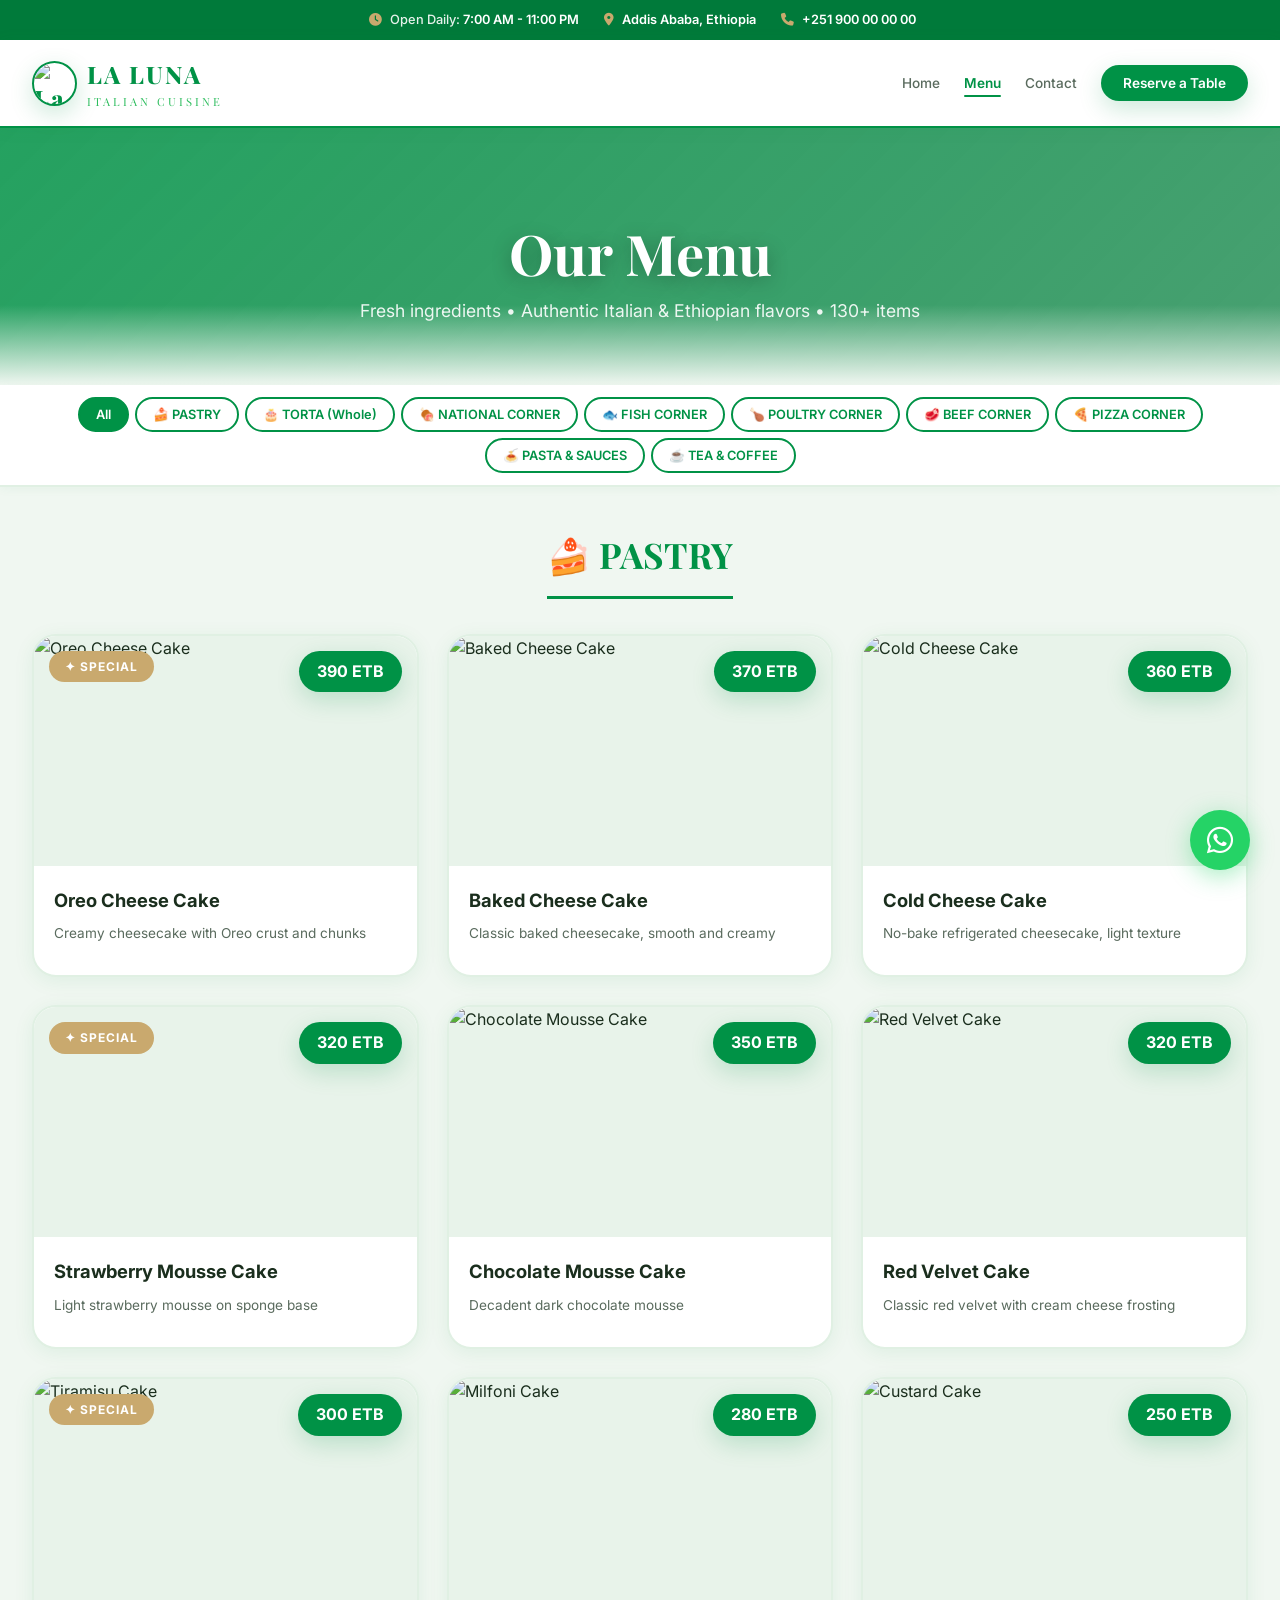
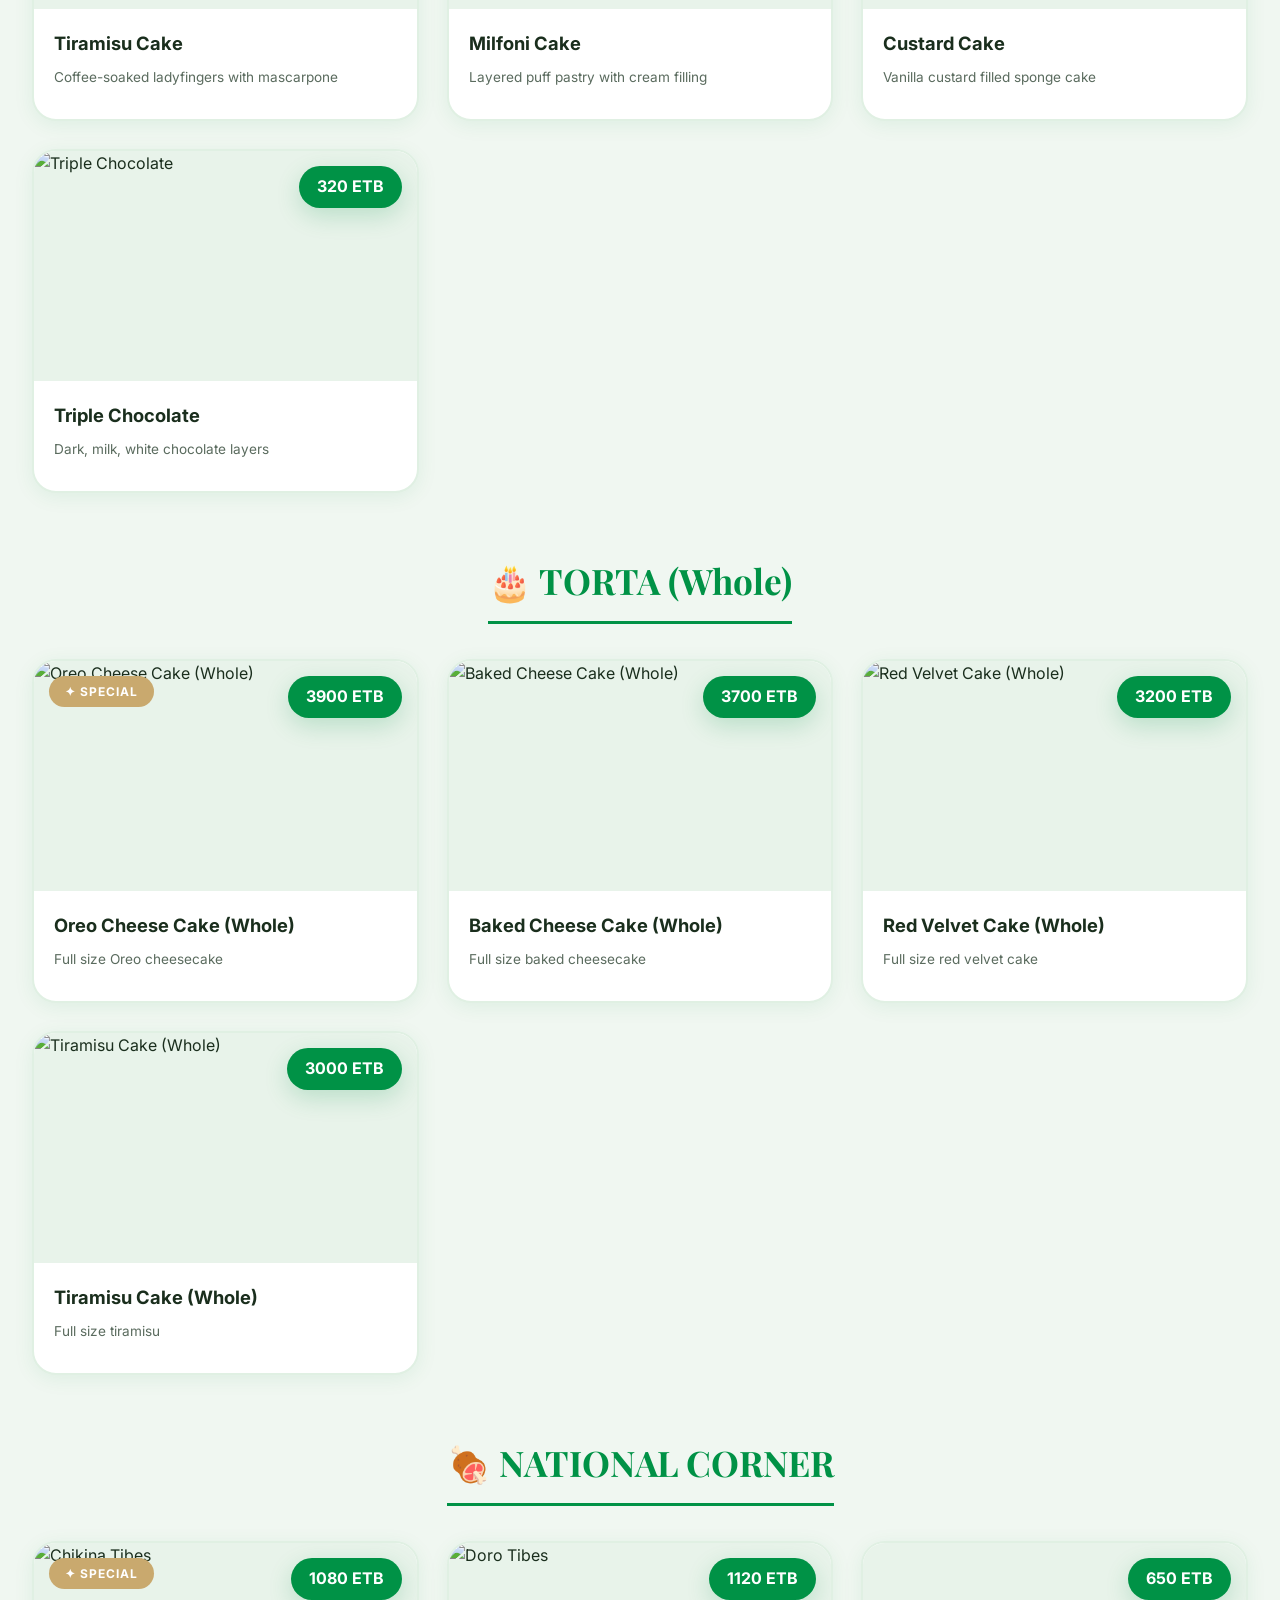
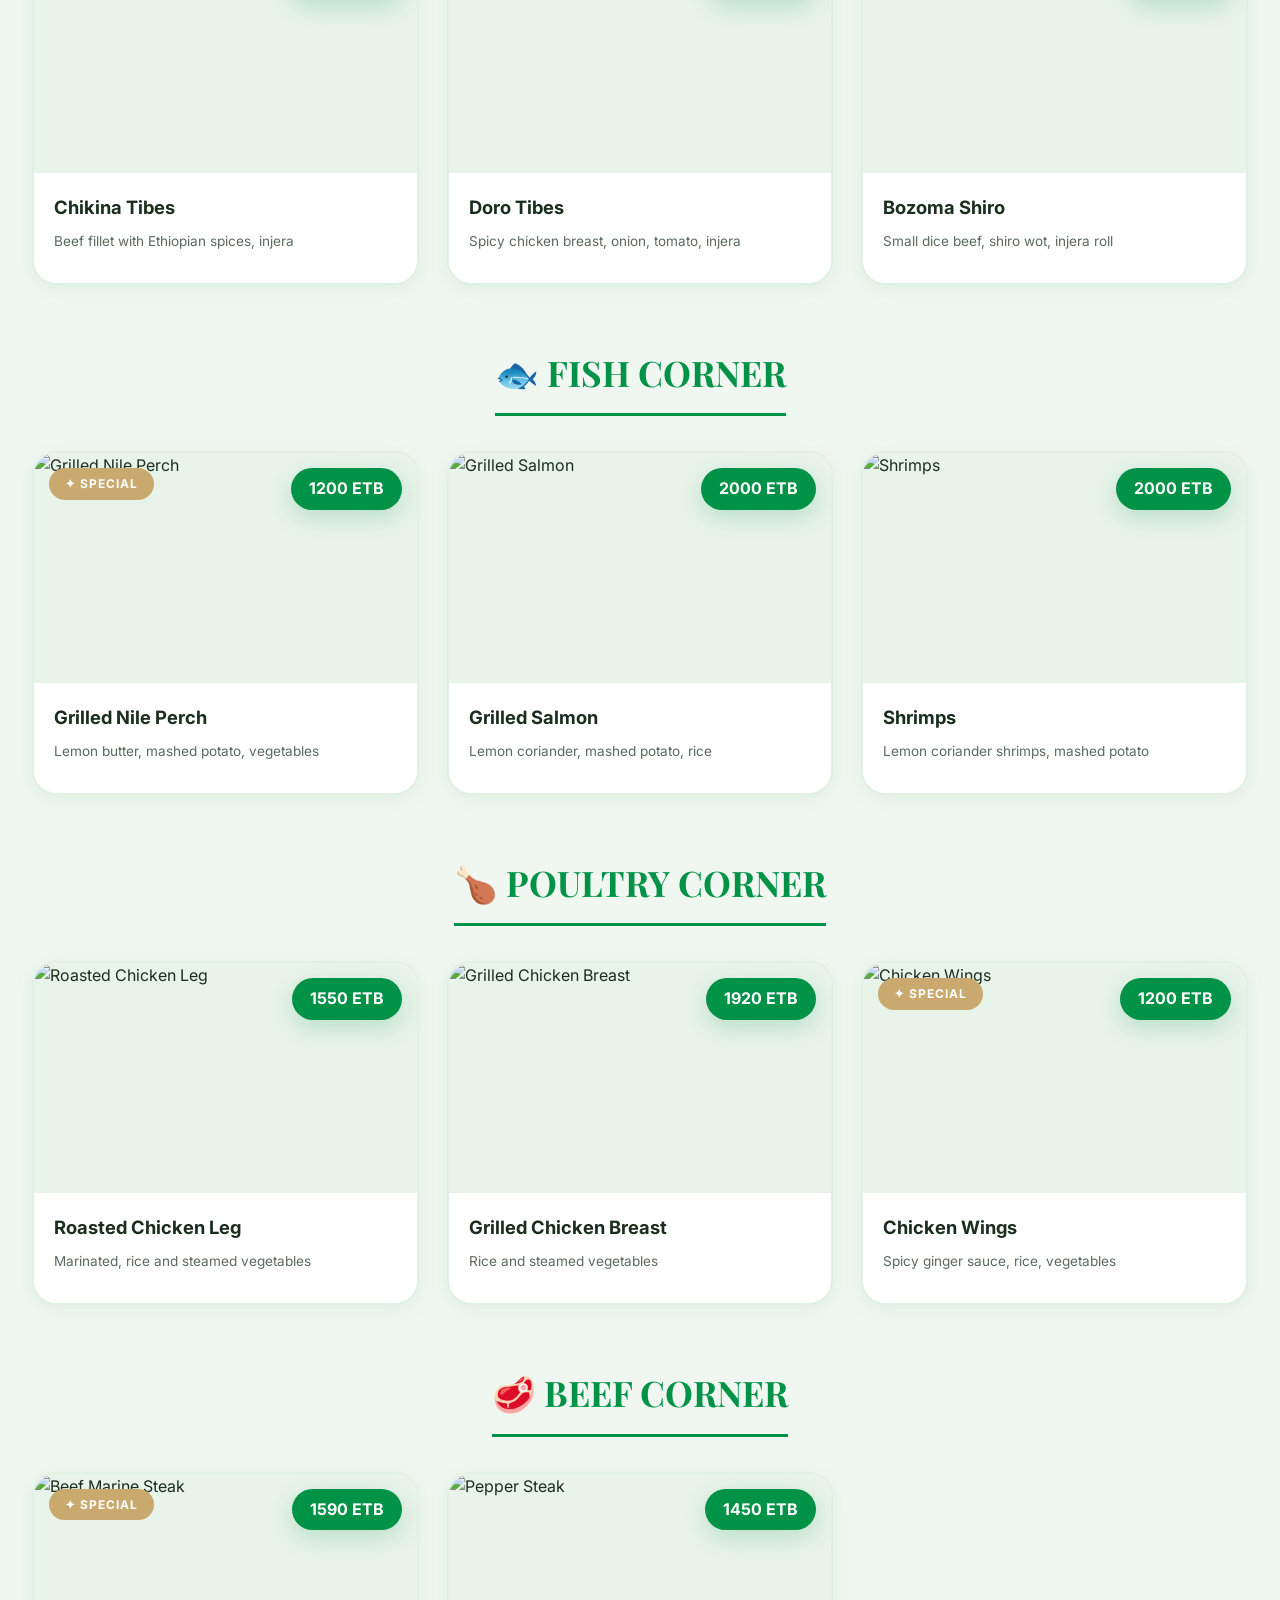
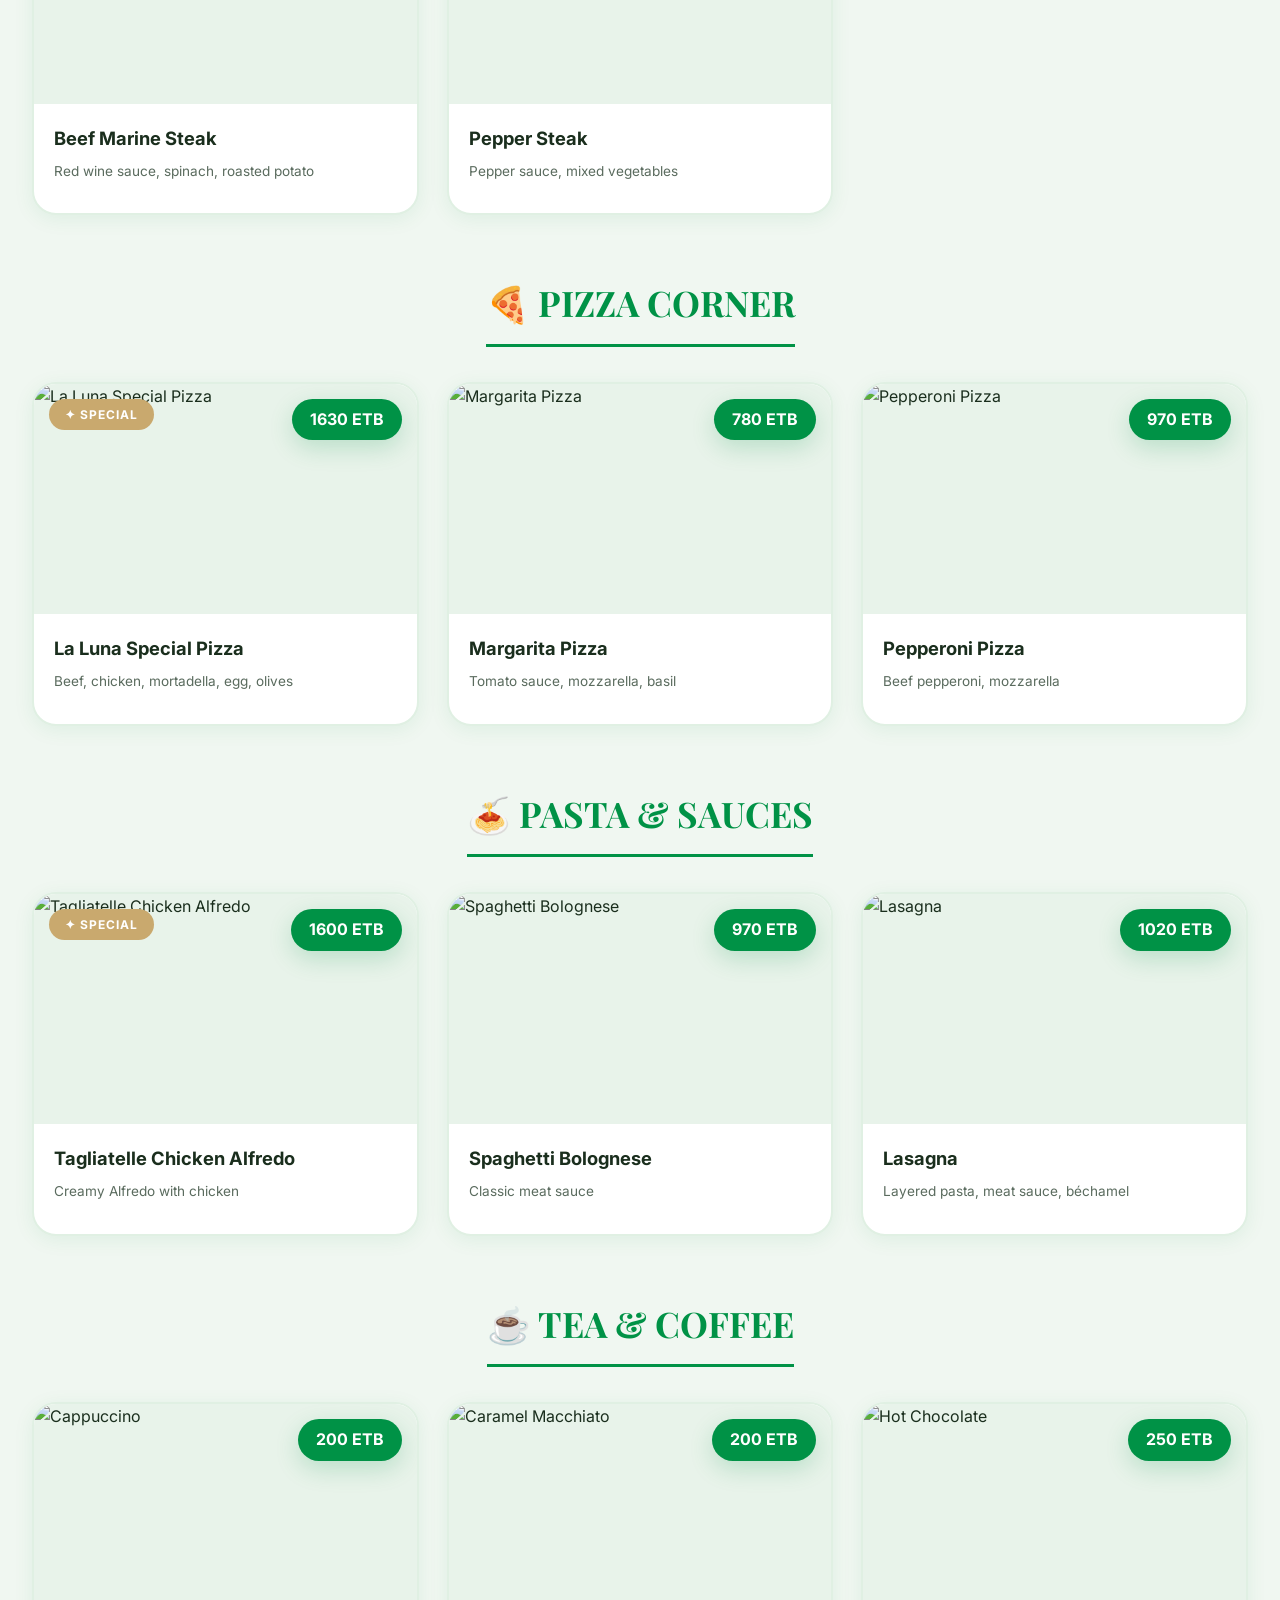
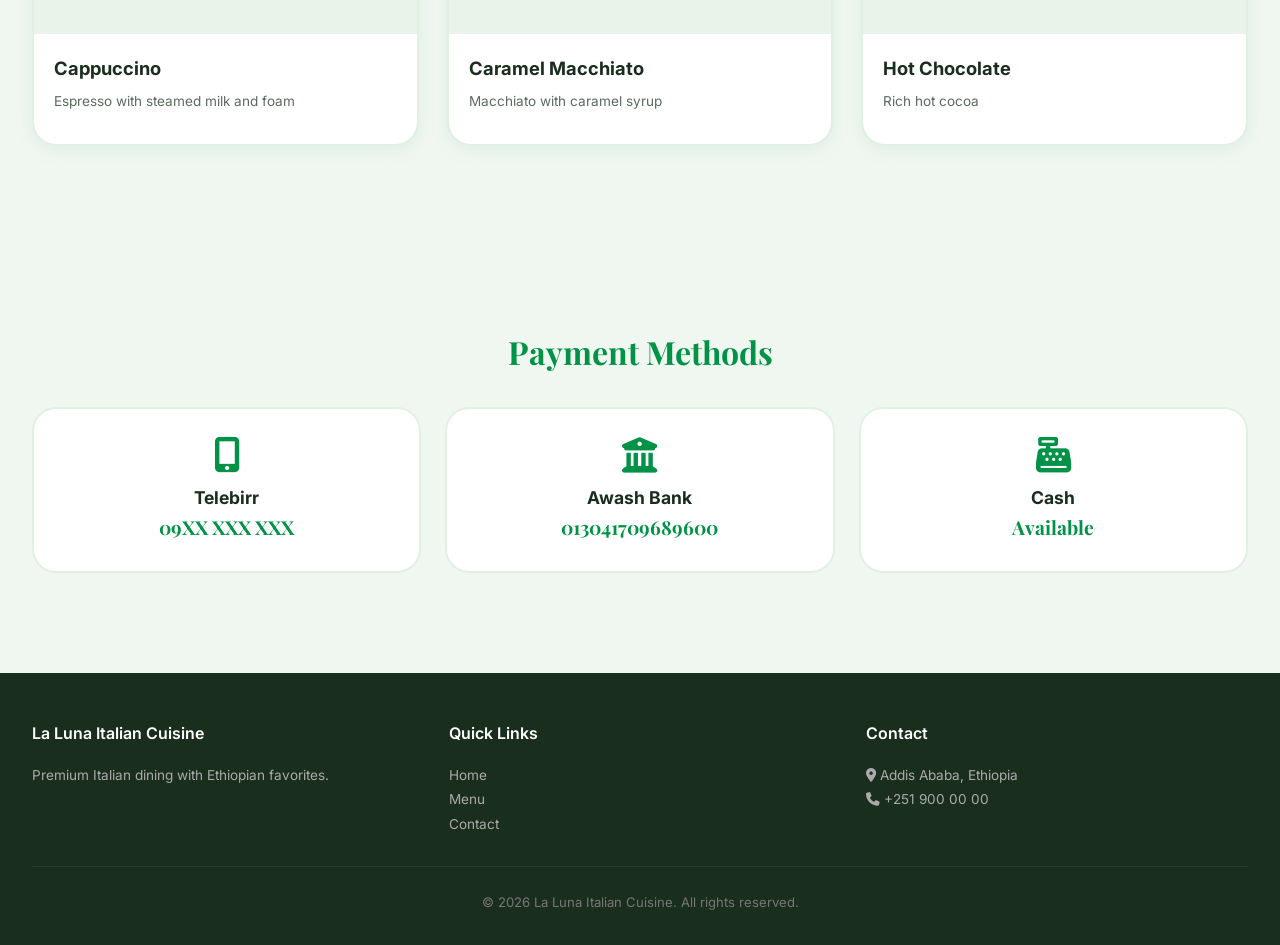
==== commit dcfe035d: "Update index.html" ====
--- a/index.html
+++ b/index.html
@@ -114,7 +114,7 @@
 <div class="topbar">
     <div><i class="fas fa-clock"></i> Open Daily: <span>7:00 AM - 11:00 PM</span></div>
     <div><i class="fas fa-map-marker-alt"></i> <span>Addis Ababa, Ethiopia</span></div>
-    <div><i class="fas fa-phone"></i> <span>+251 952 253 333</span></div>
+    <div><i class="fas fa-phone"></i> <span>+251 900 00 00 00</span></div>
 </div>
 
 <header class="nav-bar">
@@ -182,7 +182,7 @@
     <div class="footer-grid">
         <div class="footer-col"><h4>La Luna Italian Cuisine</h4><p>Premium Italian dining with Ethiopian favorites.</p></div>
         <div class="footer-col"><h4>Quick Links</h4><a href="index.html">Home</a><a href="menu.html">Menu</a><a href="contact.html">Contact</a></div>
-        <div class="footer-col"><h4>Contact</h4><p><i class="fas fa-map-marker-alt"></i> Addis Ababa, Ethiopia</p><p><i class="fas fa-phone"></i> +251 952 253 333</p></div>
+        <div class="footer-col"><h4>Contact</h4><p><i class="fas fa-map-marker-alt"></i> Addis Ababa, Ethiopia</p><p><i class="fas fa-phone"></i> +251 900 00 00</p></div>
     </div>
     <div class="footer-bottom"><p>&copy; 2026 La Luna Italian Cuisine. All rights reserved.</p></div>
 </footer>
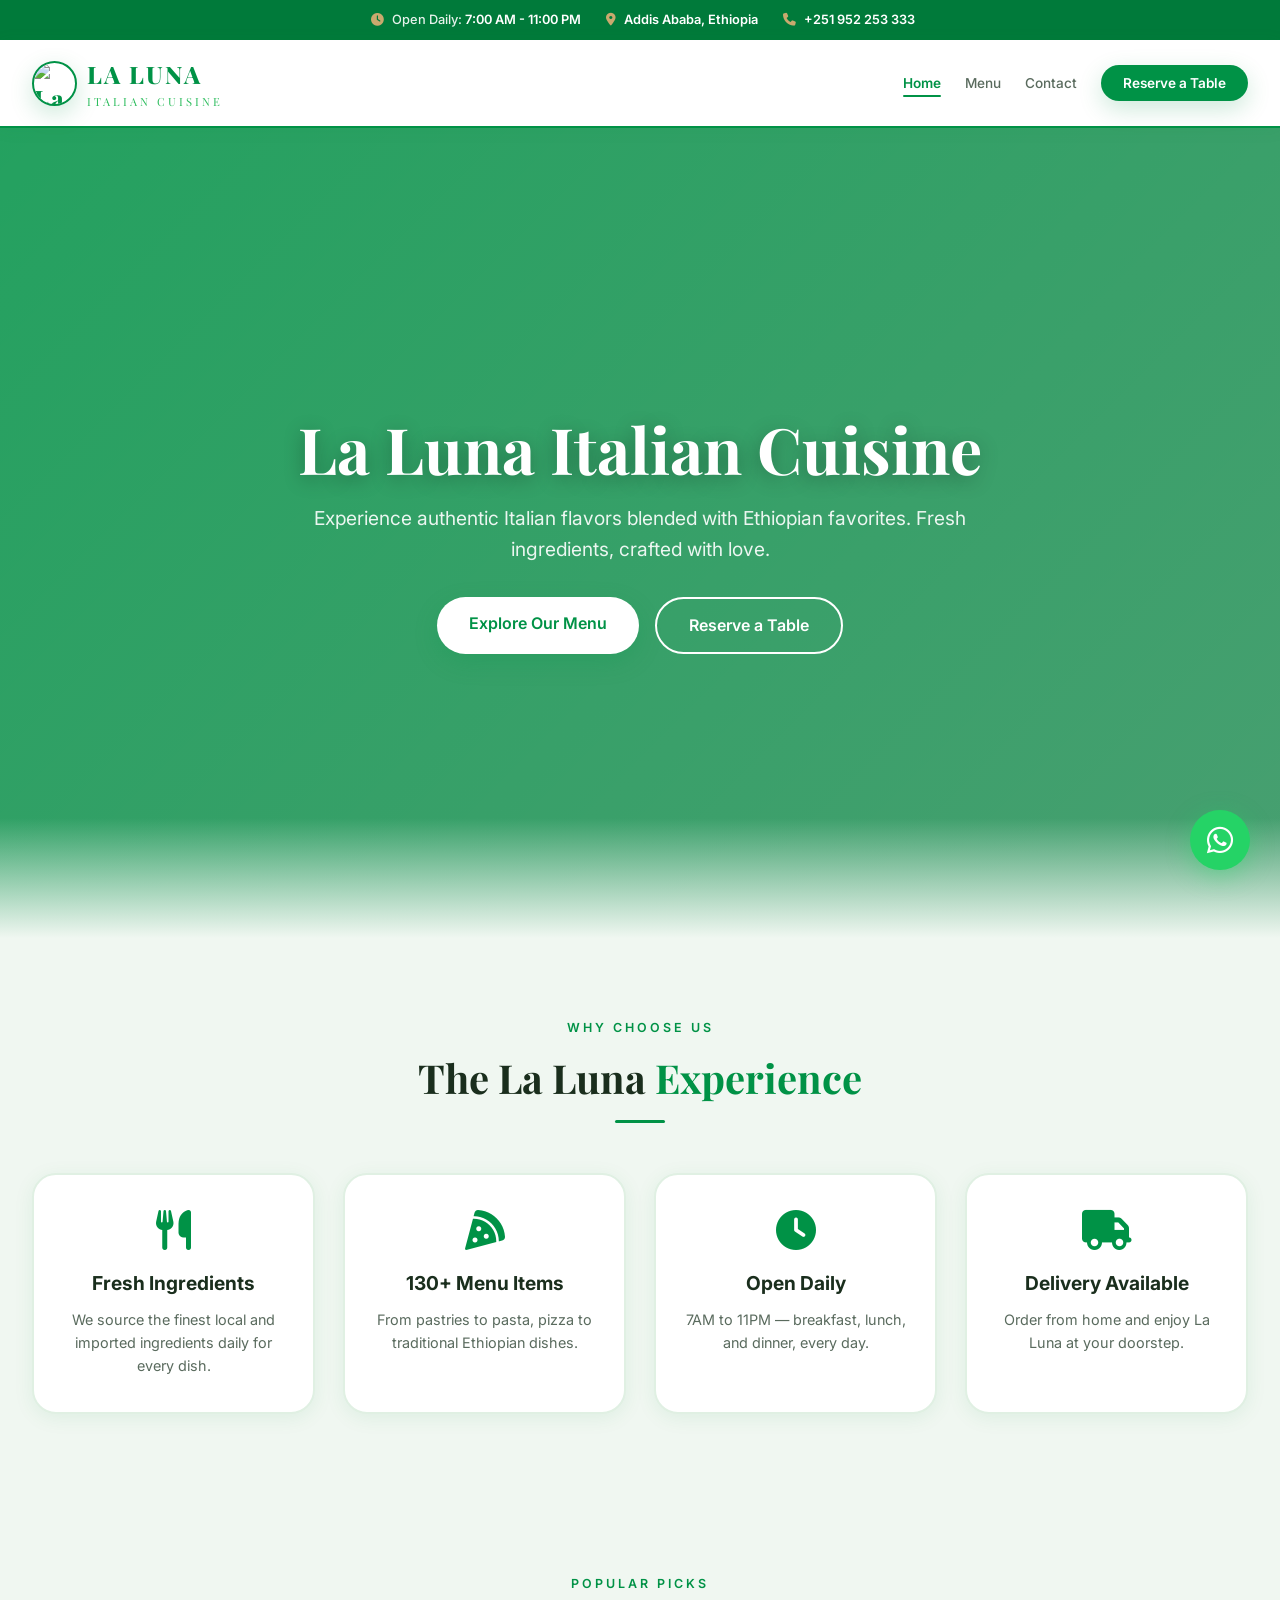
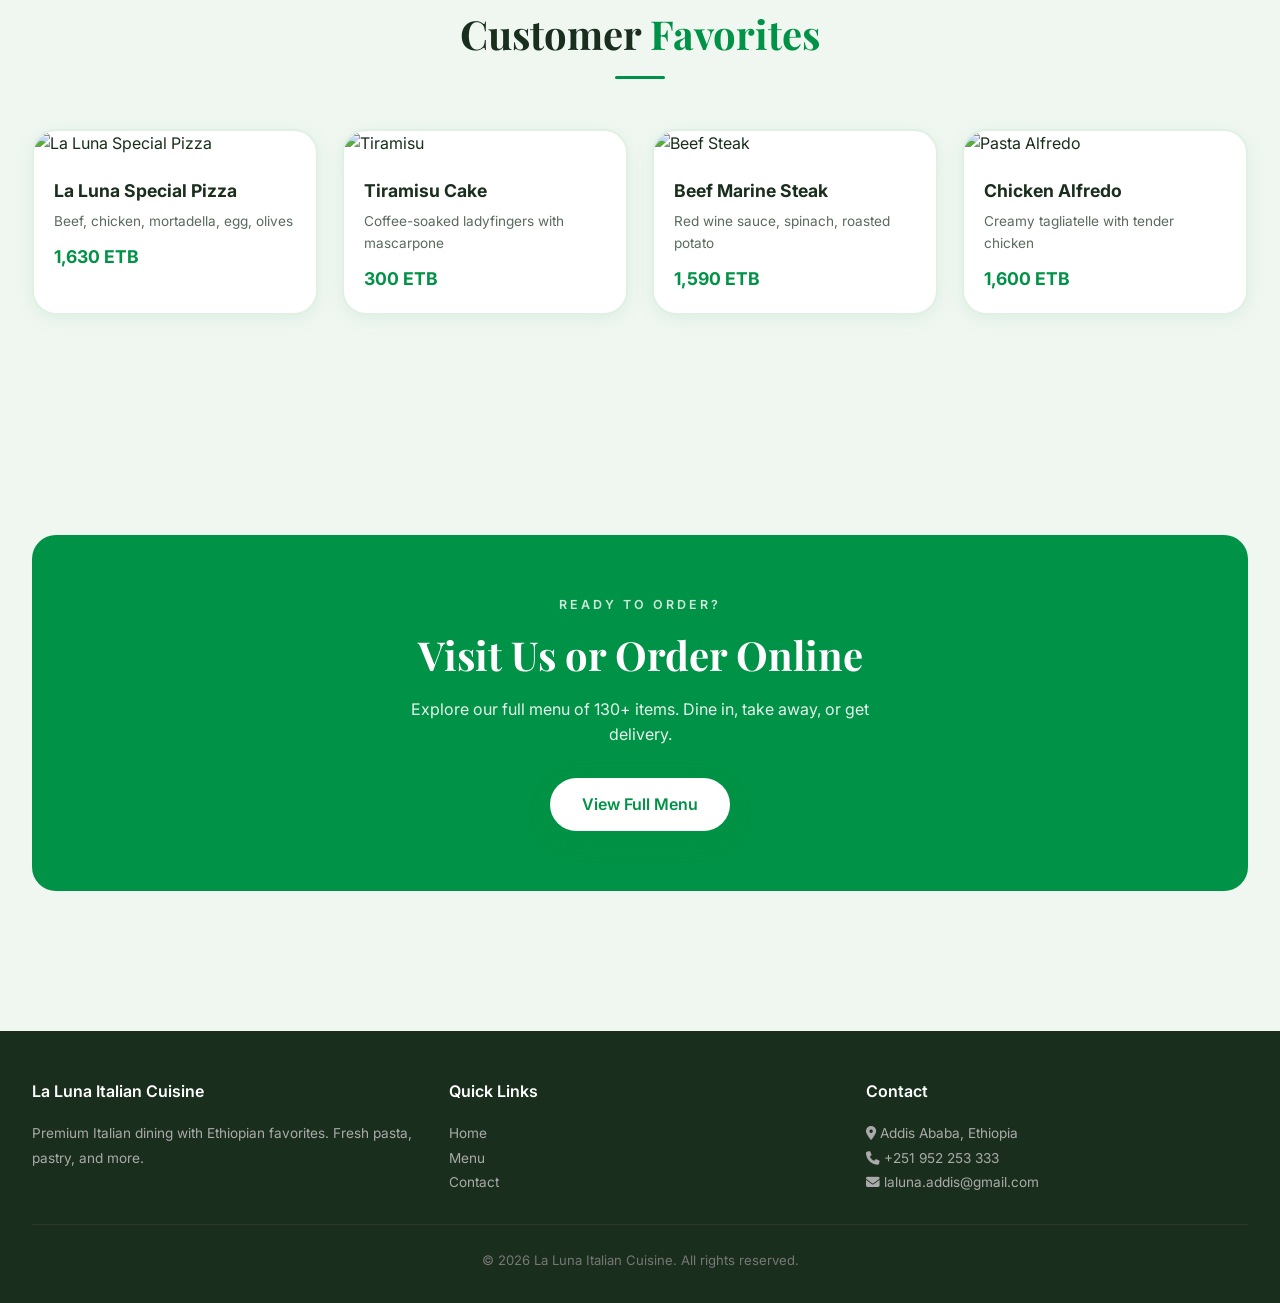
==== commit e16ab573: "Update index.html" ====
--- a/index.html
+++ b/index.html
@@ -3,30 +3,44 @@
 <head>
     <meta charset="UTF-8">
     <meta name="viewport" content="width=device-width, initial-scale=1.0, user-scalable=yes">
-    <title>Menu | La Luna Italian Cuisine | Addis Ababa</title>
-    <meta name="description" content="Explore La Luna's full menu - Pastry, Torta, National Corner, Fish, Poultry, Beef, Pizza, Pasta, Breakfast, Coffee and more. 130+ items.">
+    <title>La Luna Italian Cuisine | Addis Ababa | Authentic Italian & Ethiopian Food</title>
+    <meta name="description" content="La Luna Italian Cuisine - Premium Italian dining with Ethiopian favorites in Addis Ababa. Fresh pasta, pastry, pizza, and more. Open daily 7AM-11PM.">
     <link rel="preconnect" href="https://fonts.googleapis.com">
     <link rel="preconnect" href="https://fonts.gstatic.com" crossorigin>
     <link href="https://fonts.googleapis.com/css2?family=Inter:opsz,wght@14..32,300;14..32,400;14..32,500;14..32,600;14..32,700;14..32,800;14..32,900&family=Playfair+Display:ital,wght@0,400;0,500;0,600;0,700;0,800;0,900;1,400&display=swap" rel="stylesheet">
     <link rel="stylesheet" href="https://cdnjs.cloudflare.com/ajax/libs/font-awesome/6.5.1/css/all.min.css">
     <style>
         :root {
-            --green: #009246; --green-dark: #007A3A; --green-light: #2EBD5E;
-            --green-bg: #F0F7F1; --green-card: #FFFFFF; --green-surface: #E8F3EA;
-            --gold: #C9A96E; --gold-dark: #B8933F;
-            --white: #FFFFFF; --gray: #5A6B5E; --gray-light: #7D8F80; --text-dark: #1a2e1d;
-            --radius-sm: 8px; --radius: 16px; --radius-lg: 24px;
-            --shadow: 0 4px 20px rgba(0,146,70,0.08); --shadow-lg: 0 12px 40px rgba(0,146,70,0.12);
-            --shadow-green: 0 8px 25px rgba(0,146,70,0.2); --shadow-gold: 0 8px 25px rgba(201,169,110,0.25);
+            --green: #009246;
+            --green-dark: #007A3A;
+            --green-light: #2EBD5E;
+            --green-bg: #F0F7F1;
+            --green-card: #FFFFFF;
+            --green-surface: #E8F3EA;
+            --gold: #C9A96E;
+            --gold-dark: #B8933F;
+            --white: #FFFFFF;
+            --gray: #5A6B5E;
+            --gray-light: #7D8F80;
+            --text-dark: #1a2e1d;
+            --radius-sm: 8px;
+            --radius: 16px;
+            --radius-lg: 24px;
+            --shadow: 0 4px 20px rgba(0,146,70,0.08);
+            --shadow-lg: 0 12px 40px rgba(0,146,70,0.12);
+            --shadow-green: 0 8px 25px rgba(0,146,70,0.2);
+            --shadow-gold: 0 8px 25px rgba(201,169,110,0.25);
             --transition: 0.3s cubic-bezier(0.4,0,0.2,1);
         }
         * { margin: 0; padding: 0; box-sizing: border-box; }
         html { scroll-behavior: smooth; }
         body { font-family: 'Inter', sans-serif; background: var(--green-bg); color: var(--text-dark); line-height: 1.6; overflow-x: hidden; }
         @keyframes pulse { 0%,100% { box-shadow: 0 6px 25px rgba(46,189,94,0.3); } 50% { box-shadow: 0 8px 35px rgba(46,189,94,0.5); } }
+        @keyframes fadeInUp { from { opacity: 0; transform: translateY(30px); } to { opacity: 1; transform: translateY(0); } }
 
         .topbar { background: var(--green-dark); color: rgba(255,255,255,0.9); text-align: center; padding: 10px 20px; font-size: 0.8rem; font-weight: 500; display: flex; justify-content: center; flex-wrap: wrap; gap: 20px; }
-        .topbar i { color: var(--gold); margin: 0 5px; } .topbar span { color: #fff; font-weight: 600; }
+        .topbar i { color: var(--gold); margin: 0 5px; }
+        .topbar span { color: #fff; font-weight: 600; }
 
         .nav-bar { background: rgba(255,255,255,0.97); backdrop-filter: blur(25px); border-bottom: 2px solid var(--green); position: sticky; top: 0; z-index: 1000; padding: 0 2rem; box-shadow: 0 2px 15px rgba(0,146,70,0.08); }
         .nav-inner { max-width: 1300px; margin: 0 auto; display: flex; justify-content: space-between; align-items: center; padding: 0.9rem 0; flex-wrap: wrap; gap: 16px; }
@@ -51,53 +65,45 @@
         @media (max-width: 768px) { .nav-links { display: none !important; } .mobile-menu-btn { display: block !important; } }
         @media (min-width: 769px) { .mobile-menu-btn { display: none !important; } .mobile-nav-panel, .mobile-overlay { display: none !important; } }
 
-        .menu-page-hero {
+        .hero {
             background: linear-gradient(135deg, rgba(0,146,70,0.85) 0%, rgba(0,122,58,0.7) 100%),
-                url('https://images.unsplash.com/photo-1555396273-367ea4eb4db5?w=1920&q=80') center/cover no-repeat;
-            padding: 80px 20px 60px; text-align: center; position: relative;
+                url('https://images.unsplash.com/photo-1414235077428-338989a2e8c0?w=1920&q=80') center/cover no-repeat;
+            min-height: 90vh; display: flex; align-items: center; justify-content: center; text-align: center; padding: 100px 20px; position: relative;
         }
-        .menu-page-hero::after { content: ''; position: absolute; bottom: 0; left: 0; width: 100%; height: 80px; background: linear-gradient(0deg, var(--green-bg) 0%, transparent 100%); z-index: 1; }
-        .menu-page-hero h1 { font-family: 'Playfair Display', serif; font-size: 3.5rem; color: #fff; position: relative; z-index: 2; text-shadow: 0 4px 20px rgba(0,0,0,0.3); }
-        .menu-page-hero p { color: rgba(255,255,255,0.9); position: relative; z-index: 2; font-size: 1.1rem; }
-
-        .menu-category-nav { background: #fff; padding: 12px 8px; position: sticky; top: 70px; z-index: 99; border-bottom: 2px solid #e0f0e3; display: flex; flex-wrap: wrap; justify-content: center; gap: 6px; box-shadow: 0 2px 10px rgba(0,146,70,0.05); }
-        .menu-cat-btn { display: inline-block; padding: 8px 16px; border: 2px solid var(--green); background: transparent; color: var(--green); cursor: pointer; font-family: 'Inter', sans-serif; font-size: 0.8rem; font-weight: 600; border-radius: 25px; transition: var(--transition); white-space: nowrap; flex-shrink: 0; }
-        .menu-cat-btn:hover, .menu-cat-btn.active { background: var(--green); color: #fff; }
-
-        .menu-container { max-width: 1300px; margin: 0 auto; padding: 40px 2rem; }
-        .menu-category-section { margin-bottom: 60px; }
-        .menu-category-title { text-align: center; font-family: 'Playfair Display', serif; font-size: 2.2rem; color: var(--green); margin-bottom: 35px; padding-bottom: 12px; border-bottom: 3px solid var(--green); display: inline-block; }
-        .menu-items-grid { display: grid; grid-template-columns: repeat(auto-fill, minmax(320px, 1fr)); gap: 28px; }
-        .menu-food-card { background: var(--green-card); border-radius: var(--radius-lg); overflow: hidden; border: 2px solid #e0f0e3; transition: var(--transition); cursor: pointer; box-shadow: var(--shadow); }
-        .menu-food-card:hover { border-color: var(--green); transform: translateY(-8px); box-shadow: var(--shadow-lg); }
-        .menu-food-img-wrapper { position: relative; width: 100%; height: 230px; overflow: hidden; background: #e8f3ea; }
-        .menu-food-img { width: 100%; height: 100%; object-fit: cover; transition: transform 0.5s ease; }
-        .menu-food-card:hover .menu-food-img { transform: scale(1.06); }
-        .menu-price-tag { position: absolute; top: 15px; right: 15px; background: var(--green); color: white; padding: 8px 18px; border-radius: 25px; font-weight: 700; font-size: 1rem; box-shadow: var(--shadow-green); }
-        .menu-special-tag { position: absolute; top: 15px; left: 15px; background: var(--gold); color: #fff; padding: 6px 16px; border-radius: 20px; font-size: 0.75rem; font-weight: 700; letter-spacing: 1px; }
-        .menu-food-body { padding: 20px; }
-        .menu-food-body h3 { font-size: 1.15rem; color: var(--text-dark); margin-bottom: 8px; }
-        .menu-food-body p { font-size: 0.85rem; color: var(--gray); line-height: 1.5; margin-bottom: 12px; }
-        .menu-food-footer { display: flex; justify-content: space-between; align-items: center; padding-top: 12px; border-top: 1px solid #e0f0e3; }
-        .menu-category-label { font-size: 0.75rem; color: var(--green); text-transform: uppercase; letter-spacing: 1px; font-weight: 600; }
-
-        .menu-modal { display: none; position: fixed; top: 0; left: 0; width: 100%; height: 100%; background: rgba(0,0,0,0.9); z-index: 2000; justify-content: center; align-items: center; }
-        .menu-modal.active { display: flex; }
-        .menu-modal-box { background: #fff; border-radius: var(--radius-lg); max-width: 500px; width: 90%; overflow: hidden; border: 2px solid var(--green); }
-        .menu-modal-box img { width: 100%; height: 300px; object-fit: cover; }
-        .menu-modal-content { padding: 25px; }
-        .menu-modal-content h2 { color: var(--green); margin-bottom: 10px; }
-        .menu-modal-content p { color: var(--gray); line-height: 1.7; margin-bottom: 15px; }
-        .menu-modal-price { font-size: 1.5rem; color: var(--green); font-weight: 700; }
-        .menu-modal-close { float: right; font-size: 28px; cursor: pointer; color: var(--green); background: none; border: none; padding: 10px; }
-
-        .payment-grid { display: grid; grid-template-columns: repeat(auto-fit, minmax(200px, 1fr)); gap: 24px; margin-top: 30px; }
-        .payment-card { background: #fff; border-radius: var(--radius-lg); padding: 28px; text-align: center; border: 2px solid #e0f0e3; transition: var(--transition); }
-        .payment-card:hover { border-color: var(--green); transform: translateY(-4px); }
-        .payment-card i { font-size: 2.2rem; color: var(--green); margin-bottom: 12px; display: block; }
-        .payment-card h4 { color: var(--text-dark); font-size: 1.1rem; }
-        .payment-detail { font-family: 'Playfair Display', serif; font-size: 1.2rem; color: var(--green); font-weight: 700; }
-
+        .hero::after { content: ''; position: absolute; bottom: 0; left: 0; width: 100%; height: 120px; background: linear-gradient(0deg, var(--green-bg) 0%, transparent 100%); z-index: 1; }
+        .hero-content { position: relative; z-index: 2; animation: fadeInUp 0.8s ease-out; max-width: 700px; }
+        .hero-content h1 { font-family: 'Playfair Display', serif; font-size: 4rem; color: #fff; margin-bottom: 1rem; line-height: 1.2; text-shadow: 0 4px 20px rgba(0,0,0,0.3); }
+        .hero-content p { font-size: 1.2rem; color: rgba(255,255,255,0.9); margin-bottom: 2rem; }
+        .hero-btns { display: flex; gap: 16px; flex-wrap: wrap; justify-content: center; }
+        .btn-primary { background: #fff; color: var(--green); padding: 14px 32px; border-radius: 50px; text-decoration: none; font-weight: 600; box-shadow: var(--shadow-green); transition: var(--transition); display: inline-block; }
+        .btn-primary:hover { background: var(--green-light); color: #fff; transform: translateY(-2px); }
+        .btn-outline { border: 2px solid #fff; color: #fff; padding: 14px 32px; border-radius: 50px; text-decoration: none; font-weight: 600; transition: var(--transition); display: inline-block; }
+        .btn-outline:hover { background: #fff; color: var(--green); }
+
+        .section { max-width: 1300px; margin: 0 auto; padding: 80px 2rem; }
+        .section-header { text-align: center; margin-bottom: 50px; }
+        .section-label { font-size: 0.78rem; color: var(--green); text-transform: uppercase; letter-spacing: 3px; margin-bottom: 8px; font-weight: 600; }
+        .section-title { font-family: 'Playfair Display', serif; font-size: 2.5rem; font-weight: 700; color: var(--text-dark); margin-bottom: 10px; }
+        .section-title span { color: var(--green); }
+        .section-line { width: 50px; height: 3px; background: var(--green); margin: 0 auto; border-radius: 2px; }
+        .features-grid { display: grid; grid-template-columns: repeat(auto-fit, minmax(250px, 1fr)); gap: 28px; }
+        .feature-card { background: var(--green-card); border-radius: var(--radius-lg); padding: 35px 28px; text-align: center; border: 2px solid #e0f0e3; transition: var(--transition); box-shadow: var(--shadow); }
+        .feature-card:hover { border-color: var(--green); transform: translateY(-6px); box-shadow: var(--shadow-lg); }
+        .feature-card i { font-size: 2.5rem; color: var(--green); margin-bottom: 18px; display: block; }
+        .feature-card h3 { color: var(--text-dark); font-size: 1.2rem; margin-bottom: 10px; }
+        .feature-card p { color: var(--gray); font-size: 0.9rem; line-height: 1.6; }
+        .popular-grid { display: grid; grid-template-columns: repeat(auto-fit, minmax(280px, 1fr)); gap: 24px; }
+        .popular-card { background: var(--green-card); border-radius: var(--radius-lg); overflow: hidden; border: 2px solid #e0f0e3; transition: var(--transition); box-shadow: var(--shadow); }
+        .popular-card:hover { border-color: var(--green); transform: translateY(-6px); }
+        .popular-card img { width: 100%; height: 200px; object-fit: cover; }
+        .popular-card-body { padding: 20px; }
+        .popular-card-body h3 { color: var(--text-dark); font-size: 1.1rem; margin-bottom: 6px; }
+        .popular-card-body p { color: var(--gray); font-size: 0.85rem; margin-bottom: 10px; }
+        .popular-card-body .price { color: var(--green); font-weight: 700; font-size: 1.1rem; }
+        .cta-section { background: var(--green); border-radius: var(--radius-lg); padding: 60px 40px; text-align: center; margin: 60px 0; color: #fff; }
+        .cta-section .section-label { color: rgba(255,255,255,0.8); }
+        .cta-section .section-title { color: #fff; }
+        .cta-section .btn-primary { background: #fff; color: var(--green); }
         .footer { background: var(--text-dark); color: #aaa; padding: 3rem 2rem 2rem; }
         .footer-grid { max-width: 1300px; margin: 0 auto; display: grid; grid-template-columns: repeat(auto-fit, minmax(220px, 1fr)); gap: 35px; margin-bottom: 30px; }
         .footer-col h4 { font-size: 1rem; color: #fff; margin-bottom: 16px; font-weight: 600; }
@@ -106,7 +112,9 @@
         .footer-bottom { max-width: 1300px; margin: 0 auto; text-align: center; padding-top: 25px; border-top: 1px solid #333; font-size: 0.82rem; color: #777; }
         .whatsapp-float { position: fixed; bottom: 30px; right: 30px; width: 60px; height: 60px; background: #25D366; border-radius: 50%; display: flex; align-items: center; justify-content: center; font-size: 30px; color: #fff; text-decoration: none; z-index: 999; box-shadow: 0 6px 25px rgba(37,211,102,0.4); transition: var(--transition); animation: pulse 2.5s infinite; }
         .whatsapp-float:hover { transform: scale(1.1); }
-        @media (max-width: 768px) { .menu-page-hero h1 { font-size: 2.5rem; } .menu-items-grid { grid-template-columns: 1fr; } }
+        .whatsapp-tooltip { position: fixed; bottom: 100px; right: 30px; background: #fff; color: #333; padding: 8px 16px; border-radius: 20px; font-size: 0.8rem; font-weight: 600; z-index: 999; opacity: 0; transition: var(--transition); pointer-events: none; }
+        .whatsapp-float:hover + .whatsapp-tooltip { opacity: 1; }
+        @media (max-width: 768px) { .hero-content h1 { font-size: 2.5rem; } .section-title { font-size: 2rem; } }
     </style>
 </head>
 <body>
@@ -114,7 +122,7 @@
 <div class="topbar">
     <div><i class="fas fa-clock"></i> Open Daily: <span>7:00 AM - 11:00 PM</span></div>
     <div><i class="fas fa-map-marker-alt"></i> <span>Addis Ababa, Ethiopia</span></div>
-    <div><i class="fas fa-phone"></i> <span>+251 900 00 00 00</span></div>
+    <div><i class="fas fa-phone"></i> <span>+251 952 253 333</span></div>
 </div>
 
 <header class="nav-bar">
@@ -125,8 +133,8 @@
         </a>
         <button class="mobile-menu-btn" id="simpleMenuBtn"><i class="fas fa-bars"></i></button>
         <ul class="nav-links">
-            <li><a href="index.html">Home</a></li>
-            <li><a href="menu.html" class="active">Menu</a></li>
+            <li><a href="index.html" class="active">Home</a></li>
+            <li><a href="menu.html">Menu</a></li>
             <li><a href="contact.html">Contact</a></li>
             <li><a href="contact.html" class="nav-cta-btn">Reserve a Table</a></li>
         </ul>
@@ -136,161 +144,73 @@
 <div class="mobile-overlay" id="mobileOverlay"></div>
 <div class="mobile-nav-panel" id="mobileNavPanel">
     <button class="close-btn" id="closeMenuBtn">✕</button>
-    <a href="index.html">🏠 Home</a>
-    <a href="menu.html" class="active">🍽️ Menu</a>
+    <a href="index.html" class="active">🏠 Home</a>
+    <a href="menu.html">🍽️ Menu</a>
     <a href="contact.html">📞 Contact</a>
     <a href="contact.html" style="background:#009246;text-align:center;border-radius:25px;margin-top:20px;padding:12px;color:white;">🍽️ Reserve a Table</a>
 </div>
 
-<section class="menu-page-hero">
-    <h1>Our Menu</h1>
-    <p>Fresh ingredients • Authentic Italian & Ethiopian flavors • 130+ items</p>
-</section>
-
-<nav class="menu-category-nav" id="categoryNav">
-    <button class="menu-cat-btn active" onclick="filterMenu('all')">All</button>
-</nav>
-
-<main class="menu-container">
-    <div id="menuContent"></div>
-</main>
-
-<div class="menu-container">
-    <section style="padding: 40px 0 60px; text-align: center;">
-        <h2 style="font-family:'Playfair Display',serif;font-size:2rem;color:var(--green);margin-bottom:30px;">Payment Methods</h2>
-        <div class="payment-grid">
-            <div class="payment-card"><i class="fas fa-mobile-alt"></i><h4>Telebirr</h4><div class="payment-detail">09XX XXX XXX</div></div>
-            <div class="payment-card"><i class="fas fa-university"></i><h4>Awash Bank</h4><div class="payment-detail">013041709689600</div></div>
-            <div class="payment-card"><i class="fas fa-cash-register"></i><h4>Cash</h4><div class="payment-detail">Available</div></div>
+<section class="hero">
+    <div class="hero-content">
+        <h1>La Luna Italian Cuisine</h1>
+        <p>Experience authentic Italian flavors blended with Ethiopian favorites. Fresh ingredients, crafted with love.</p>
+        <div class="hero-btns">
+            <a href="menu.html" class="btn-primary">Explore Our Menu</a>
+            <a href="contact.html" class="btn-outline">Reserve a Table</a>
         </div>
-    </section>
-</div>
-
-<div class="menu-modal" id="itemModal">
-    <div class="menu-modal-box">
-        <button class="menu-modal-close" onclick="closeModal()">&times;</button>
-        <img id="modalImg" src="" alt="">
-        <div class="menu-modal-content">
-            <h2 id="modalName"></h2>
-            <p id="modalDesc"></p>
-            <span class="menu-modal-price" id="modalPrice"></span>
-        </div>
-    </div>
-</div>
+    </div>
+</section>
+
+<section class="section">
+    <div class="section-header">
+        <div class="section-label">Why Choose Us</div>
+        <h2 class="section-title">The La Luna <span>Experience</span></h2>
+        <div class="section-line"></div>
+    </div>
+    <div class="features-grid">
+        <div class="feature-card"><i class="fas fa-utensils"></i><h3>Fresh Ingredients</h3><p>We source the finest local and imported ingredients daily for every dish.</p></div>
+        <div class="feature-card"><i class="fas fa-pizza-slice"></i><h3>130+ Menu Items</h3><p>From pastries to pasta, pizza to traditional Ethiopian dishes.</p></div>
+        <div class="feature-card"><i class="fas fa-clock"></i><h3>Open Daily</h3><p>7AM to 11PM — breakfast, lunch, and dinner, every day.</p></div>
+        <div class="feature-card"><i class="fas fa-truck"></i><h3>Delivery Available</h3><p>Order from home and enjoy La Luna at your doorstep.</p></div>
+    </div>
+</section>
+
+<section class="section">
+    <div class="section-header">
+        <div class="section-label">Popular Picks</div>
+        <h2 class="section-title">Customer <span>Favorites</span></h2>
+        <div class="section-line"></div>
+    </div>
+    <div class="popular-grid">
+        <div class="popular-card"><img src="https://images.unsplash.com/photo-1555396273-367ea4eb4db5?w=600&q=80" alt="La Luna Special Pizza"><div class="popular-card-body"><h3>La Luna Special Pizza</h3><p>Beef, chicken, mortadella, egg, olives</p><span class="price">1,630 ETB</span></div></div>
+        <div class="popular-card"><img src="https://images.unsplash.com/photo-1571877227200-a0d98ea607e9?w=600&q=80" alt="Tiramisu"><div class="popular-card-body"><h3>Tiramisu Cake</h3><p>Coffee-soaked ladyfingers with mascarpone</p><span class="price">300 ETB</span></div></div>
+        <div class="popular-card"><img src="https://images.unsplash.com/photo-1544025162-d76694265947?w=600&q=80" alt="Beef Steak"><div class="popular-card-body"><h3>Beef Marine Steak</h3><p>Red wine sauce, spinach, roasted potato</p><span class="price">1,590 ETB</span></div></div>
+        <div class="popular-card"><img src="https://images.unsplash.com/photo-1551183053-bf91a1d81141?w=600&q=80" alt="Pasta Alfredo"><div class="popular-card-body"><h3>Chicken Alfredo</h3><p>Creamy tagliatelle with tender chicken</p><span class="price">1,600 ETB</span></div></div>
+    </div>
+</section>
+
+<section class="section">
+    <div class="cta-section">
+        <div class="section-label">Ready to Order?</div>
+        <h2 class="section-title">Visit Us or <span style="color:#fff;">Order Online</span></h2>
+        <p style="color:rgba(255,255,255,0.9);margin-bottom:30px;max-width:500px;margin-left:auto;margin-right:auto;">Explore our full menu of 130+ items. Dine in, take away, or get delivery.</p>
+        <a href="menu.html" class="btn-primary" style="font-size:1rem;">View Full Menu</a>
+    </div>
+</section>
 
 <footer class="footer">
     <div class="footer-grid">
-        <div class="footer-col"><h4>La Luna Italian Cuisine</h4><p>Premium Italian dining with Ethiopian favorites.</p></div>
+        <div class="footer-col"><h4>La Luna Italian Cuisine</h4><p>Premium Italian dining with Ethiopian favorites. Fresh pasta, pastry, and more.</p></div>
         <div class="footer-col"><h4>Quick Links</h4><a href="index.html">Home</a><a href="menu.html">Menu</a><a href="contact.html">Contact</a></div>
-        <div class="footer-col"><h4>Contact</h4><p><i class="fas fa-map-marker-alt"></i> Addis Ababa, Ethiopia</p><p><i class="fas fa-phone"></i> +251 900 00 00</p></div>
+        <div class="footer-col"><h4>Contact</h4><p><i class="fas fa-map-marker-alt"></i> Addis Ababa, Ethiopia</p><p><i class="fas fa-phone"></i> +251 952 253 333</p><p><i class="fas fa-envelope"></i> laluna.addis@gmail.com</p></div>
     </div>
     <div class="footer-bottom"><p>&copy; 2026 La Luna Italian Cuisine. All rights reserved.</p></div>
 </footer>
 
 <a href="https://wa.me/251952253333" class="whatsapp-float" target="_blank"><i class="fab fa-whatsapp"></i></a>
+<div class="whatsapp-tooltip">Chat with us!</div>
 
 <script>
-    const laLunaMenu = [
-        { category: "🍰 PASTRY", items: [
-            { name: "Oreo Cheese Cake", desc: "Creamy cheesecake with Oreo crust and chunks", price: 390, img: "https://images.unsplash.com/photo-1533134242443-d4fd215305ad?w=600&q=80", feat: true },
-            { name: "Baked Cheese Cake", desc: "Classic baked cheesecake, smooth and creamy", price: 370, img: "https://images.unsplash.com/photo-1524351199678-5a7cfdb5dd0a?w=600&q=80", feat: false },
-            { name: "Cold Cheese Cake", desc: "No-bake refrigerated cheesecake, light texture", price: 360, img: "https://images.unsplash.com/photo-1556679343-c7306c1976bc?w=600&q=80", feat: false },
-            { name: "Strawberry Mousse Cake", desc: "Light strawberry mousse on sponge base", price: 320, img: "https://images.unsplash.com/photo-1464349095431-e9a21285b5f3?w=600&q=80", feat: true },
-            { name: "Chocolate Mousse Cake", desc: "Decadent dark chocolate mousse", price: 350, img: "https://images.unsplash.com/photo-1578985545062-69928b1d9587?w=600&q=80", feat: false },
-            { name: "Red Velvet Cake", desc: "Classic red velvet with cream cheese frosting", price: 320, img: "https://images.unsplash.com/photo-1586788680434-30d324b2d46f?w=600&q=80", feat: false },
-            { name: "Tiramisu Cake", desc: "Coffee-soaked ladyfingers with mascarpone", price: 300, img: "https://images.unsplash.com/photo-1571877227200-a0d98ea607e9?w=600&q=80", feat: true },
-            { name: "Milfoni Cake", desc: "Layered puff pastry with cream filling", price: 280, img: "https://images.unsplash.com/photo-1488477181946-6428a0291777?w=600&q=80", feat: false },
-            { name: "Custard Cake", desc: "Vanilla custard filled sponge cake", price: 250, img: "https://images.unsplash.com/photo-1621303837174-89787a7d4729?w=600&q=80", feat: false },
-            { name: "Triple Chocolate", desc: "Dark, milk, white chocolate layers", price: 320, img: "https://images.unsplash.com/photo-1606313564200-e75d5e30476c?w=600&q=80", feat: false }
-        ]},
-        { category: "🎂 TORTA (Whole)", items: [
-            { name: "Oreo Cheese Cake (Whole)", desc: "Full size Oreo cheesecake", price: 3900, img: "https://images.unsplash.com/photo-1558301211-0d8c8ddee6ec?w=600&q=80", feat: true },
-            { name: "Baked Cheese Cake (Whole)", desc: "Full size baked cheesecake", price: 3700, img: "https://images.unsplash.com/photo-1565958011703-44f9829ba187?w=600&q=80", feat: false },
-            { name: "Red Velvet Cake (Whole)", desc: "Full size red velvet cake", price: 3200, img: "https://images.unsplash.com/photo-1616690710400-a16d146927c5?w=600&q=80", feat: false },
-            { name: "Tiramisu Cake (Whole)", desc: "Full size tiramisu", price: 3000, img: "https://images.unsplash.com/photo-1559305615-16b3e5d88f1a?w=600&q=80", feat: false }
-        ]},
-        { category: "🍖 NATIONAL CORNER", items: [
-            { name: "Chikina Tibes", desc: "Beef fillet with Ethiopian spices, injera", price: 1080, img: "https://images.unsplash.com/photo-1553163147-622ab57be1c7?w=600&q=80", feat: true },
-            { name: "Doro Tibes", desc: "Spicy chicken breast, onion, tomato, injera", price: 1120, img: "https://images.unsplash.com/photo-1598515214211-89d3c73ae83b?w=600&q=80", feat: false },
-            { name: "Bozoma Shiro", desc: "Small dice beef, shiro wot, injera roll", price: 650, img: "https://images.unsplash.com/photo-1511690656952-34342bb7c2f2?w=600&q=80", feat: false }
-        ]},
-        { category: "🐟 FISH CORNER", items: [
-            { name: "Grilled Nile Perch", desc: "Lemon butter, mashed potato, vegetables", price: 1200, img: "https://images.unsplash.com/photo-1519708227418-c8fd9a32b7a2?w=600&q=80", feat: true },
-            { name: "Grilled Salmon", desc: "Lemon coriander, mashed potato, rice", price: 2000, img: "https://images.unsplash.com/photo-1467003909585-2f8a72700288?w=600&q=80", feat: false },
-            { name: "Shrimps", desc: "Lemon coriander shrimps, mashed potato", price: 2000, img: "https://images.unsplash.com/photo-1565680018434-b513d5e5fd47?w=600&q=80", feat: false }
-        ]},
-        { category: "🍗 POULTRY CORNER", items: [
-            { name: "Roasted Chicken Leg", desc: "Marinated, rice and steamed vegetables", price: 1550, img: "https://images.unsplash.com/photo-1598103442097-8b74394b95c6?w=600&q=80", feat: false },
-            { name: "Grilled Chicken Breast", desc: "Rice and steamed vegetables", price: 1920, img: "https://images.unsplash.com/photo-1532550907401-a500c9a57435?w=600&q=80", feat: false },
-            { name: "Chicken Wings", desc: "Spicy ginger sauce, rice, vegetables", price: 1200, img: "https://images.unsplash.com/photo-1527477396000-e27163b481c3?w=600&q=80", feat: true }
-        ]},
-        { category: "🥩 BEEF CORNER", items: [
-            { name: "Beef Marine Steak", desc: "Red wine sauce, spinach, roasted potato", price: 1590, img: "https://images.unsplash.com/photo-1544025162-d76694265947?w=600&q=80", feat: true },
-            { name: "Pepper Steak", desc: "Pepper sauce, mixed vegetables", price: 1450, img: "https://images.unsplash.com/photo-1558030006-450675393462?w=600&q=80", feat: false }
-        ]},
-        { category: "🍕 PIZZA CORNER", items: [
-            { name: "La Luna Special Pizza", desc: "Beef, chicken, mortadella, egg, olives", price: 1630, img: "https://images.unsplash.com/photo-1555396273-367ea4eb4db5?w=600&q=80", feat: true },
-            { name: "Margarita Pizza", desc: "Tomato sauce, mozzarella, basil", price: 780, img: "https://images.unsplash.com/photo-1574071318508-1cdbab80d002?w=600&q=80", feat: false },
-            { name: "Pepperoni Pizza", desc: "Beef pepperoni, mozzarella", price: 970, img: "https://images.unsplash.com/photo-1628840042765-356cda07504e?w=600&q=80", feat: false }
-        ]},
-        { category: "🍝 PASTA & SAUCES", items: [
-            { name: "Tagliatelle Chicken Alfredo", desc: "Creamy Alfredo with chicken", price: 1600, img: "https://images.unsplash.com/photo-1551183053-bf91a1d81141?w=600&q=80", feat: true },
-            { name: "Spaghetti Bolognese", desc: "Classic meat sauce", price: 970, img: "https://images.unsplash.com/photo-1621996346565-e3dbc646d9a9?w=600&q=80", feat: false },
-            { name: "Lasagna", desc: "Layered pasta, meat sauce, béchamel", price: 1020, img: "https://images.unsplash.com/photo-1574894709920-11b28e7367e3?w=600&q=80", feat: false }
-        ]},
-        { category: "☕ TEA & COFFEE", items: [
-            { name: "Cappuccino", desc: "Espresso with steamed milk and foam", price: 200, img: "https://images.unsplash.com/photo-1572442388796-11668a67e53d?w=600&q=80", feat: false },
-            { name: "Caramel Macchiato", desc: "Macchiato with caramel syrup", price: 200, img: "https://images.unsplash.com/photo-1485808191679-5f86510681a2?w=600&q=80", feat: false },
-            { name: "Hot Chocolate", desc: "Rich hot cocoa", price: 250, img: "https://images.unsplash.com/photo-1542990253-0d0f5be5f0ed?w=600&q=80", feat: false }
-        ]}
-    ];
-
-    function buildCategoryNav() {
-        const nav = document.getElementById('categoryNav');
-        nav.innerHTML = '<button class="menu-cat-btn active" onclick="filterMenu(\'all\')">All</button>';
-        laLunaMenu.forEach(cat => { if(cat.items.length) nav.innerHTML += `<button class="menu-cat-btn" onclick="filterMenu('${cat.category}')">${cat.category}</button>`; });
-    }
-
-    function filterMenu(cat) {
-        document.querySelectorAll('.menu-cat-btn').forEach(b => b.classList.remove('active'));
-        event.target.classList.add('active');
-        renderMenu(cat);
-    }
-
-    function renderMenu(category) {
-        const content = document.getElementById('menuContent');
-        content.innerHTML = '';
-        const cats = category === 'all' ? laLunaMenu : laLunaMenu.filter(c => c.category === category);
-        cats.forEach(cat => {
-            if(!cat.items.length) return;
-            const section = document.createElement('div');
-            section.className = 'menu-category-section';
-            section.innerHTML = `<div style="text-align:center;"><h2 class="menu-category-title">${cat.category}</h2></div>`;
-            const grid = document.createElement('div');
-            grid.className = 'menu-items-grid';
-            cat.items.forEach(item => {
-                const card = document.createElement('div');
-                card.className = 'menu-food-card';
-                card.onclick = () => showModal(item);
-                card.innerHTML = `<div class="menu-food-img-wrapper"><img class="menu-food-img" src="${item.img}" alt="${item.name}" loading="lazy" onerror="this.src='https://images.unsplash.com/photo-1555396273-367ea4eb4db5?w=600&q=80'"><span class="menu-price-tag">${item.price} ETB</span>${item.feat ? '<span class="menu-special-tag">✦ SPECIAL</span>' : ''}</div><div class="menu-food-body"><h3>${item.name}</h3><p>${item.desc}</p></div>`;
-                grid.appendChild(card);
-            });
-            section.appendChild(grid);
-            content.appendChild(section);
-        });
-    }
-
-    function showModal(item) {
-        document.getElementById('modalImg').src = item.img;
-        document.getElementById('modalName').textContent = item.name;
-        document.getElementById('modalDesc').textContent = item.desc;
-        document.getElementById('modalPrice').textContent = item.price + ' ETB';
-        document.getElementById('itemModal').classList.add('active');
-        document.body.style.overflow = 'hidden';
-    }
-    function closeModal() { document.getElementById('itemModal').classList.remove('active'); document.body.style.overflow = ''; }
-    document.getElementById('itemModal').addEventListener('click', function(e) { if(e.target === this) closeModal(); });
-
     (function() {
         function init() {
             const b = document.getElementById('simpleMenuBtn'), p = document.getElementById('mobileNavPanel'), o = document.getElementById('mobileOverlay'), c = document.getElementById('closeMenuBtn');
@@ -305,9 +225,7 @@
         }
         document.readyState==='loading' ? document.addEventListener('DOMContentLoaded', init) : init();
     })();
-
-    buildCategoryNav();
-    renderMenu('all');
+    (function() { var h = document.querySelector('.nav-bar'); if(h) window.addEventListener('scroll', function() { h.style.boxShadow = window.scrollY > 50 ? '0 4px 25px rgba(0,146,70,0.15)' : ''; }); })();
 </script>
 </body>
 </html>
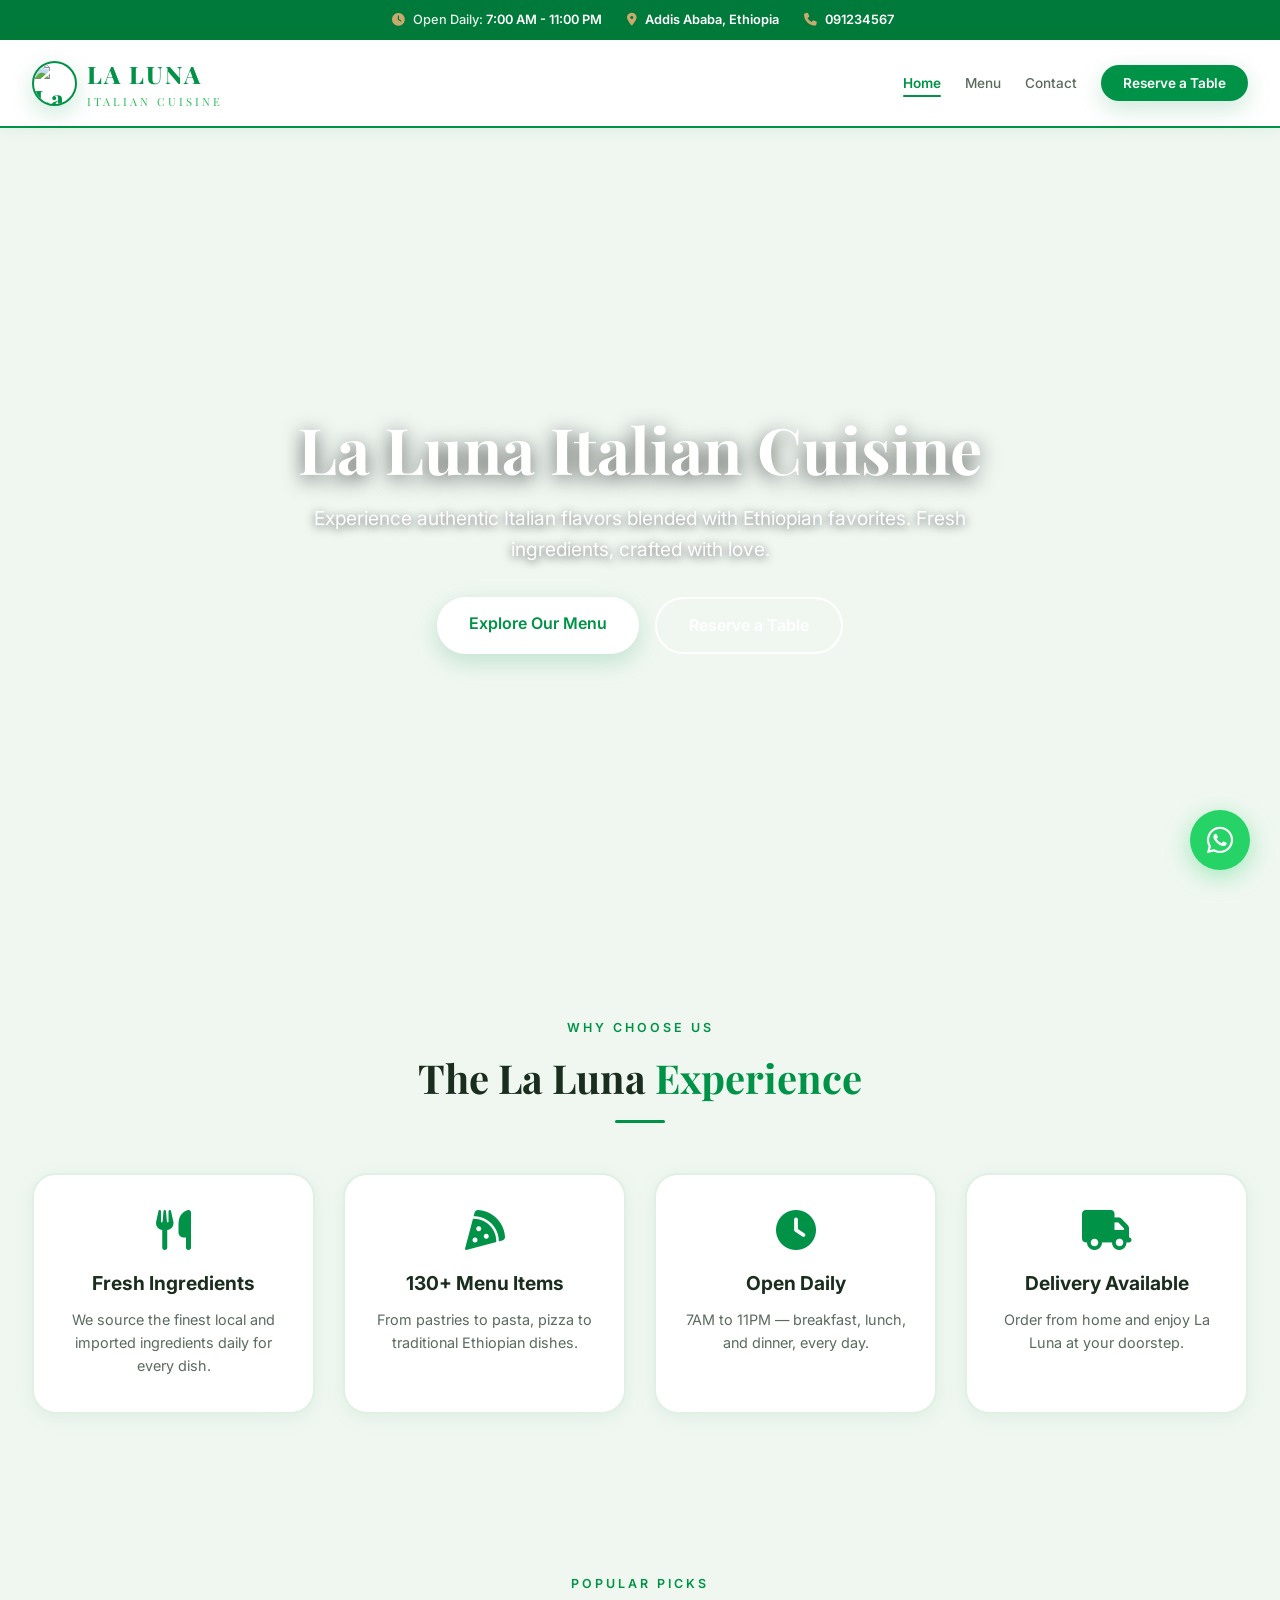
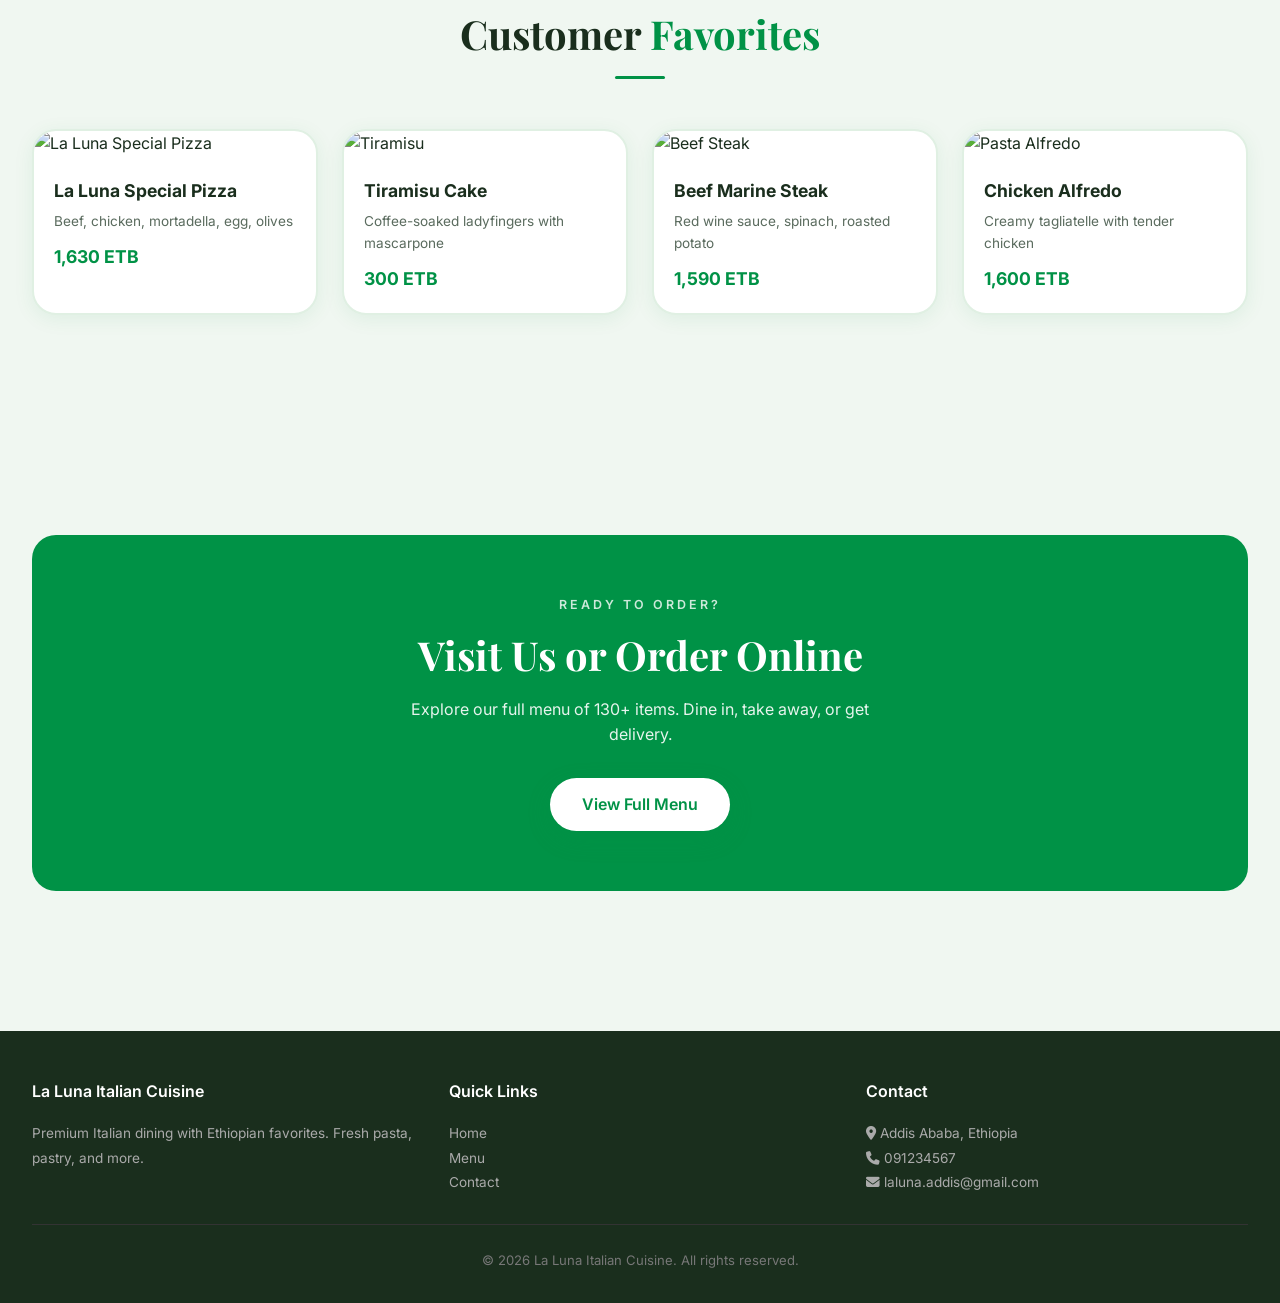
==== commit c58c719b: "Update index.html" ====
--- a/index.html
+++ b/index.html
@@ -11,25 +11,13 @@
     <link rel="stylesheet" href="https://cdnjs.cloudflare.com/ajax/libs/font-awesome/6.5.1/css/all.min.css">
     <style>
         :root {
-            --green: #009246;
-            --green-dark: #007A3A;
-            --green-light: #2EBD5E;
-            --green-bg: #F0F7F1;
-            --green-card: #FFFFFF;
-            --green-surface: #E8F3EA;
-            --gold: #C9A96E;
-            --gold-dark: #B8933F;
-            --white: #FFFFFF;
-            --gray: #5A6B5E;
-            --gray-light: #7D8F80;
-            --text-dark: #1a2e1d;
-            --radius-sm: 8px;
-            --radius: 16px;
-            --radius-lg: 24px;
-            --shadow: 0 4px 20px rgba(0,146,70,0.08);
-            --shadow-lg: 0 12px 40px rgba(0,146,70,0.12);
-            --shadow-green: 0 8px 25px rgba(0,146,70,0.2);
-            --shadow-gold: 0 8px 25px rgba(201,169,110,0.25);
+            --green: #009246; --green-dark: #007A3A; --green-light: #2EBD5E;
+            --green-bg: #F0F7F1; --green-card: #FFFFFF; --green-surface: #E8F3EA;
+            --gold: #C9A96E; --gold-dark: #B8933F;
+            --white: #FFFFFF; --gray: #5A6B5E; --gray-light: #7D8F80; --text-dark: #1a2e1d;
+            --radius-sm: 8px; --radius: 16px; --radius-lg: 24px;
+            --shadow: 0 4px 20px rgba(0,146,70,0.08); --shadow-lg: 0 12px 40px rgba(0,146,70,0.12);
+            --shadow-green: 0 8px 25px rgba(0,146,70,0.2); --shadow-gold: 0 8px 25px rgba(201,169,110,0.25);
             --transition: 0.3s cubic-bezier(0.4,0,0.2,1);
         }
         * { margin: 0; padding: 0; box-sizing: border-box; }
@@ -39,8 +27,7 @@
         @keyframes fadeInUp { from { opacity: 0; transform: translateY(30px); } to { opacity: 1; transform: translateY(0); } }
 
         .topbar { background: var(--green-dark); color: rgba(255,255,255,0.9); text-align: center; padding: 10px 20px; font-size: 0.8rem; font-weight: 500; display: flex; justify-content: center; flex-wrap: wrap; gap: 20px; }
-        .topbar i { color: var(--gold); margin: 0 5px; }
-        .topbar span { color: #fff; font-weight: 600; }
+        .topbar i { color: var(--gold); margin: 0 5px; } .topbar span { color: #fff; font-weight: 600; }
 
         .nav-bar { background: rgba(255,255,255,0.97); backdrop-filter: blur(25px); border-bottom: 2px solid var(--green); position: sticky; top: 0; z-index: 1000; padding: 0 2rem; box-shadow: 0 2px 15px rgba(0,146,70,0.08); }
         .nav-inner { max-width: 1300px; margin: 0 auto; display: flex; justify-content: space-between; align-items: center; padding: 0.9rem 0; flex-wrap: wrap; gap: 16px; }
@@ -65,15 +52,15 @@
         @media (max-width: 768px) { .nav-links { display: none !important; } .mobile-menu-btn { display: block !important; } }
         @media (min-width: 769px) { .mobile-menu-btn { display: none !important; } .mobile-nav-panel, .mobile-overlay { display: none !important; } }
 
+        /* HERO - No green overlay */
         .hero {
-            background: linear-gradient(135deg, rgba(0,146,70,0.85) 0%, rgba(0,122,58,0.7) 100%),
-                url('https://images.unsplash.com/photo-1414235077428-338989a2e8c0?w=1920&q=80') center/cover no-repeat;
+            background: url('https://images.unsplash.com/photo-1414235077428-338989a2e8c0?w=1920&q=80') center/cover no-repeat;
             min-height: 90vh; display: flex; align-items: center; justify-content: center; text-align: center; padding: 100px 20px; position: relative;
         }
         .hero::after { content: ''; position: absolute; bottom: 0; left: 0; width: 100%; height: 120px; background: linear-gradient(0deg, var(--green-bg) 0%, transparent 100%); z-index: 1; }
         .hero-content { position: relative; z-index: 2; animation: fadeInUp 0.8s ease-out; max-width: 700px; }
-        .hero-content h1 { font-family: 'Playfair Display', serif; font-size: 4rem; color: #fff; margin-bottom: 1rem; line-height: 1.2; text-shadow: 0 4px 20px rgba(0,0,0,0.3); }
-        .hero-content p { font-size: 1.2rem; color: rgba(255,255,255,0.9); margin-bottom: 2rem; }
+        .hero-content h1 { font-family: 'Playfair Display', serif; font-size: 4rem; color: #fff; margin-bottom: 1rem; line-height: 1.2; text-shadow: 0 4px 20px rgba(0,0,0,0.7); }
+        .hero-content p { font-size: 1.2rem; color: #fff; margin-bottom: 2rem; text-shadow: 0 2px 10px rgba(0,0,0,0.7); }
         .hero-btns { display: flex; gap: 16px; flex-wrap: wrap; justify-content: center; }
         .btn-primary { background: #fff; color: var(--green); padding: 14px 32px; border-radius: 50px; text-decoration: none; font-weight: 600; box-shadow: var(--shadow-green); transition: var(--transition); display: inline-block; }
         .btn-primary:hover { background: var(--green-light); color: #fff; transform: translateY(-2px); }
@@ -122,7 +109,7 @@
 <div class="topbar">
     <div><i class="fas fa-clock"></i> Open Daily: <span>7:00 AM - 11:00 PM</span></div>
     <div><i class="fas fa-map-marker-alt"></i> <span>Addis Ababa, Ethiopia</span></div>
-    <div><i class="fas fa-phone"></i> <span>+251 952 253 333</span></div>
+    <div><i class="fas fa-phone"></i> <span>091234567</span></div>
 </div>
 
 <header class="nav-bar">
@@ -192,7 +179,7 @@
 <section class="section">
     <div class="cta-section">
         <div class="section-label">Ready to Order?</div>
-        <h2 class="section-title">Visit Us or <span style="color:#fff;">Order Online</span></h2>
+        <h2 class="section-title">Visit Us or Order Online</h2>
         <p style="color:rgba(255,255,255,0.9);margin-bottom:30px;max-width:500px;margin-left:auto;margin-right:auto;">Explore our full menu of 130+ items. Dine in, take away, or get delivery.</p>
         <a href="menu.html" class="btn-primary" style="font-size:1rem;">View Full Menu</a>
     </div>
@@ -202,12 +189,12 @@
     <div class="footer-grid">
         <div class="footer-col"><h4>La Luna Italian Cuisine</h4><p>Premium Italian dining with Ethiopian favorites. Fresh pasta, pastry, and more.</p></div>
         <div class="footer-col"><h4>Quick Links</h4><a href="index.html">Home</a><a href="menu.html">Menu</a><a href="contact.html">Contact</a></div>
-        <div class="footer-col"><h4>Contact</h4><p><i class="fas fa-map-marker-alt"></i> Addis Ababa, Ethiopia</p><p><i class="fas fa-phone"></i> +251 952 253 333</p><p><i class="fas fa-envelope"></i> laluna.addis@gmail.com</p></div>
+        <div class="footer-col"><h4>Contact</h4><p><i class="fas fa-map-marker-alt"></i> Addis Ababa, Ethiopia</p><p><i class="fas fa-phone"></i> 091234567</p><p><i class="fas fa-envelope"></i> laluna.addis@gmail.com</p></div>
     </div>
     <div class="footer-bottom"><p>&copy; 2026 La Luna Italian Cuisine. All rights reserved.</p></div>
 </footer>
 
-<a href="https://wa.me/251952253333" class="whatsapp-float" target="_blank"><i class="fab fa-whatsapp"></i></a>
+<a href="https://wa.me/091234567" class="whatsapp-float" target="_blank"><i class="fab fa-whatsapp"></i></a>
 <div class="whatsapp-tooltip">Chat with us!</div>
 
 <script>
